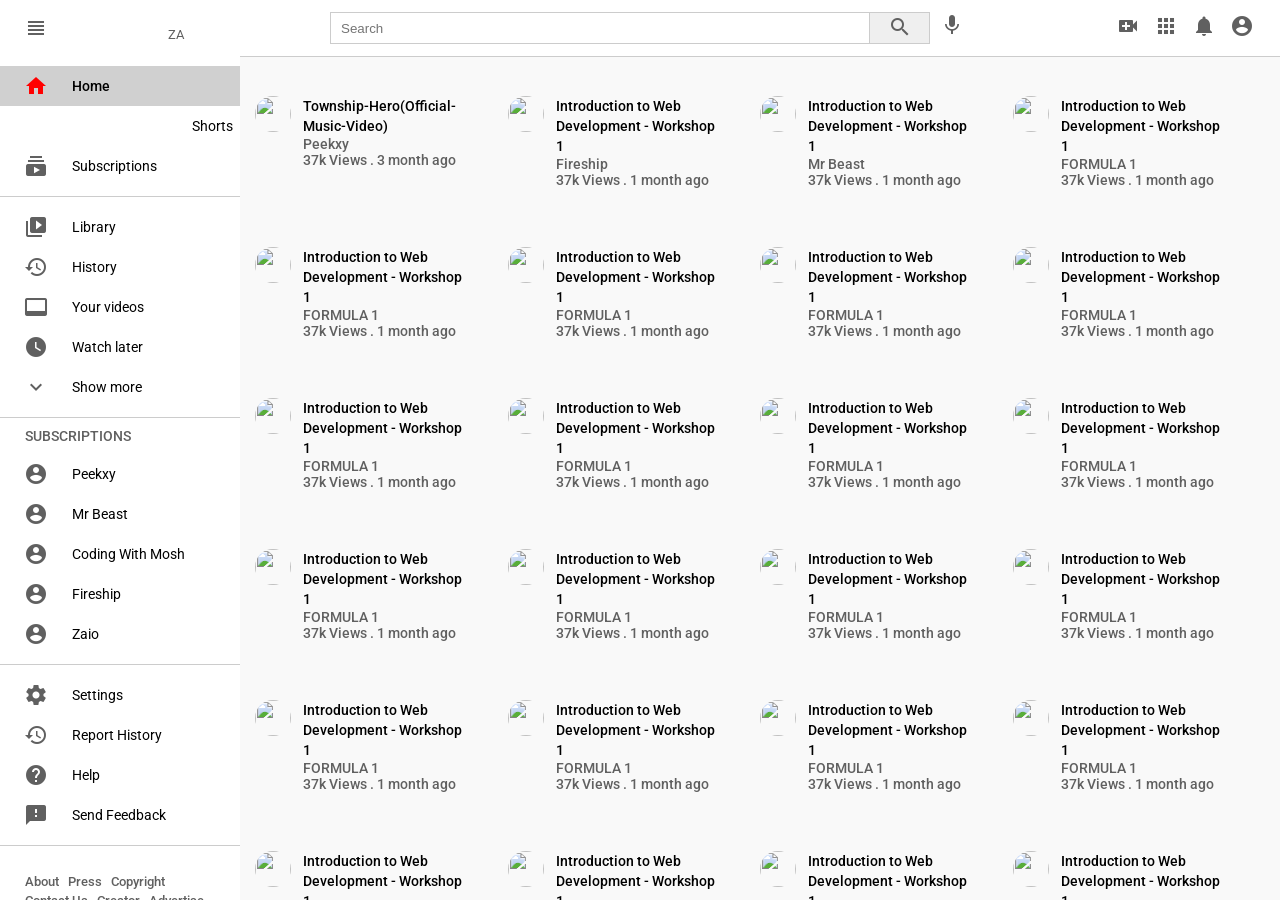
==== index.html @ 60fcd733 "done just  need to change thumbnails" ====
<!DOCTYPE html>
<html lang="en">
<head>
    <meta charset="UTF-8">
    <meta name="viewport" content="width=device-width, initial-scale=1.0">
    <link href="https://fonts.googleapis.com/icon?family=Material+Icons" rel="stylesheet">
    <link rel="icon" href="https://www.youtube.com/s/desktop/eb0437e6/img/logos/favicon_144x144.png" sizes="144x144">
 
<link rel="stylesheet" href="style.css">

    <title>Youtube</title>
</head>
<body>
    
    <div class="navbar">
        <div class="logo">
            <i class="material-icons">view_headline</i>
            <img src="https://www.vectorlogo.zone/logos/youtube/youtube-ar21.svg" alt="">
            <span id="country-code" class="country-code">
                ZA
              </span>
        </div>
        
         
        <div class="searchbar">
            <form class="search">
                <input type="text" placeholder="Search">
                <button><i class="material-icons">search</i></button>
            </form>
           <i class="material-icons">keyboard_voice</i>
        </div>
        <div class="navigation-icons">
            <i class="material-icons">video_call</i>
            <i class="material-icons">apps</i>
            <I class="material-icons">notifications</I>
            <i class="material-icons">account_circle</i>
        </div>
    </div>
   
    <div class="mainbody">
        <div class="categories">
            <div class="category-section">
                <span class="category active">
                    <i class="material-icons">home</i>
                    Home
                </span>
                <span class="category">
                    <i class="material-icons">shorts</i>
                    Shorts
                </span>
                <span class="category">
                    <i class="material-icons">subscriptions</i>
                    Subscriptions
                </span>
            </div>
            <div class="category-section">
                <span class="category">
                    <i class="material-icons">video_library</i>
                    Library
                </span>
                <span class="category">
                    <i class="material-icons">history</i>
                    History
                </span>
                <span class="category">
                    <i class="material-icons">video_label</i>
                    Your videos
                </span>
                <span class="category">
                    <i class="material-icons">watch_later</i>
                    Watch later
                </span>
                <span class="category">
                    <i class="material-icons">expand_more</i>
                    Show more
                </span>
            </div>
            <div class="category-section">
                <p class="category_heading">SUBSCRIPTIONS</p>
                <span class="category">
                    <i class="material-icons">account_circle</i>
                   Peekxy
                </span>
                <span class="category">
                    <i class="material-icons">account_circle</i>
                    Mr Beast
                </span>
                <span class="category">
                    <i class="material-icons">account_circle</i>
                    Coding With Mosh
                </span>
                <span class="category">
                    <i class="material-icons">account_circle</i>
                   Fireship
                </span>
                <span class="category">
                    <i class="material-icons">account_circle</i>
                    Zaio
                </span>
            </div>
            <div class="category-section">
                <span class="category">
                    <i class="material-icons">settings</i>
                    Settings
                </span>
                <span class="category">
                    <i class="material-icons">history</i>
                    Report History
                </span>
                <span class="category">
                    <i class="material-icons">help</i>
                    Help
                </span>
                <span class="category">
                    <i class="material-icons">feedback</i>
                    Send Feedback
                </span>
            </div>
            <div class="cagories-footer">
                <div class="footer-section">
                    <span>About</span>
                    <span>Press</span>
                    <span>Copyright</span>
                    <span>Contact Us</span>
                    <span>Creator</span>
                    <span>Advertise</span>
                    <span>Developers</span>
                </div>
                <div class="footer-section">
                    <span>Terms</span>
                    <span>Privacy</span>
                    <span>Policy & Safety</span>
                    <span>How YouTube works</span>
                    <span>Test new features</span>
                </div>
                <span class="copyright">&copy; 2021 Zaio YouTube Clone</span>
            </div>
        </div>
        <div class="videos">
            <div class="video-grid">
                <div class="video">
                    <div class="thumbnail">
                        <img src="https://encrypted-tbn0.gstatic.com/images?q=tbn:ANd9GcSt1IgIUzbvxkidENOl2DQWSuwx4o3snyBbKg&usqp=CAU" alt="">
                    </div>
                    <div class="details">
                        <div class="profile">
                            <img src="https://yt3.ggpht.com/ytc/AOPolaRvvUvn6t9MtTRGuFcz7Ba1f1T6BKYZ01egnEWJ=s68-c-k-c0x00ffffff-no-rj" alt="">
                        </div>
                        <div class="video-details">
                            <p>Township-Hero(Official-Music-Video)</p>
                            <div class="posted-by">
                            <span>Peekxy</span>
                          <div class="views-date">
                            <span>37k Views</span>
                            <span>.</span>
                            <span>3 month ago</span>
                          </div>
                        </div>
                      </div>  
                    </div>
                </div>
                <div class="video">
                    <div class="thumbnail">
                        <img src="https://i.ytimg.com/an_webp/lkIFF4maKMU/mqdefault_6s.webp?du=3000&sqp=CJfDs70G&rs=AOn4CLB2pS23ceGUFs8TYy0f2ZF-zofj2A" alt="">
                    </div>
                    <div class="details">
                        <div class="profile">
                            <img src="https://yt3.ggpht.com/tyLW5LsJGwr4ViM30OeYbuLcu_MXfpRzP8y-X9_aKfTNJeMFHmnNbPyxxhaFDA9NRgwEu9mT-g=s68-c-k-c0x00ffffff-no-rj" alt="">
                        </div>
                        <div class="video-details">
                            <p>Introduction to Web Development - Workshop 1</p>
                            <div class="posted-by">
                            <span>Fireship</span>
                          <div class="views-date">
                            <span>37k Views</span>
                            <span>.</span>
                            <span>1 month ago</span>
                          </div>
                        </div>
                      </div>  
                    </div>
                </div>
                <div class="video">
                    <div class="thumbnail">
                        <img src="https://encrypted-tbn0.gstatic.com/images?q=tbn:ANd9GcSt1IgIUzbvxkidENOl2DQWSuwx4o3snyBbKg&usqp=CAU" alt="">
                    </div>
                    <div class="details">
                        <div class="profile">
                            <img src="https://yt3.ggpht.com/5q85ZXh7uwNuW8GASY8-J3J8E4EJuRYyFvf3ju_meI0CXw4Q23hXShY80y-AaO5SJLqh3jT6Tw=s68-c-k-c0x00ffffff-no-rj" alt="">
                        </div>
                        <div class="video-details">
                            <p>Introduction to Web Development - Workshop 1</p>
                            <div class="posted-by">
                            <span>Mr Beast</span>
                          <div class="views-date">
                            <span>37k Views</span>
                            <span>.</span>
                            <span>1 month ago</span>
                          </div>
                        </div>
                      </div>           
                    </div>
                </div>
                <div class="video">
                    <div class="thumbnail">
                        <img src="https://encrypted-tbn0.gstatic.com/images?q=tbn:ANd9GcSt1IgIUzbvxkidENOl2DQWSuwx4o3snyBbKg&usqp=CAU" alt="">
                    </div>
                    <div class="details">
                        <div class="profile">
                            <img src="https://yt3.ggpht.com/X9eoDIB9cgb1s-kvATRs1lQDcU4Fjc15NDV9s9FF8ck7IsA8u7OdijaernoDV9LLdePgjlt_=s68-c-k-c0x00ffffff-no-rj" alt="">
                        </div>
                        <div class="video-details">
                            <p>Introduction to Web Development - Workshop 1</p>
                            <div class="posted-by">
                            <span>FORMULA 1</span>
                          <div class="views-date">
                            <span>37k Views</span>
                            <span>.</span>
                            <span>1 month ago</span>
                          </div>
                        </div>
                      </div>  
                    </div>
                </div>
                <div class="video">
                    <div class="thumbnail">
                        <img src="https://encrypted-tbn0.gstatic.com/images?q=tbn:ANd9GcSt1IgIUzbvxkidENOl2DQWSuwx4o3snyBbKg&usqp=CAU" alt="">
                    </div>
                    <div class="details">
                        <div class="profile">
                            <img src="https://yt3.ggpht.com/X9eoDIB9cgb1s-kvATRs1lQDcU4Fjc15NDV9s9FF8ck7IsA8u7OdijaernoDV9LLdePgjlt_=s68-c-k-c0x00ffffff-no-rj" alt="">
                        </div>
                        <div class="video-details">
                            <p>Introduction to Web Development - Workshop 1</p>
                            <div class="posted-by">
                            <span>FORMULA 1</span>
                          <div class="views-date">
                            <span>37k Views</span>
                            <span>.</span>
                            <span>1 month ago</span>
                          </div>
                        </div>
                      </div>  
                    </div>
                </div>
                <div class="video">
                    <div class="thumbnail">
                        <img src="https://encrypted-tbn0.gstatic.com/images?q=tbn:ANd9GcSt1IgIUzbvxkidENOl2DQWSuwx4o3snyBbKg&usqp=CAU" alt="">
                    </div>
                    <div class="details">
                        <div class="profile">
                            <img src="https://yt3.ggpht.com/X9eoDIB9cgb1s-kvATRs1lQDcU4Fjc15NDV9s9FF8ck7IsA8u7OdijaernoDV9LLdePgjlt_=s68-c-k-c0x00ffffff-no-rj" alt="">
                        </div>
                        <div class="video-details">
                            <p>Introduction to Web Development - Workshop 1</p>
                            <div class="posted-by">
                            <span>FORMULA 1</span>
                          <div class="views-date">
                            <span>37k Views</span>
                            <span>.</span>
                            <span>1 month ago</span>
                          </div>
                        </div>
                      </div>  
                    </div>
                </div>
                <div class="video">
                    <div class="thumbnail">
                        <img src="https://encrypted-tbn0.gstatic.com/images?q=tbn:ANd9GcSt1IgIUzbvxkidENOl2DQWSuwx4o3snyBbKg&usqp=CAU" alt="">
                    </div>
                    <div class="details">
                        <div class="profile">
                            <img src="https://yt3.ggpht.com/X9eoDIB9cgb1s-kvATRs1lQDcU4Fjc15NDV9s9FF8ck7IsA8u7OdijaernoDV9LLdePgjlt_=s68-c-k-c0x00ffffff-no-rj" alt="">
                        </div>
                        <div class="video-details">
                            <p>Introduction to Web Development - Workshop 1</p>
                            <div class="posted-by">
                            <span>FORMULA 1</span>
                          <div class="views-date">
                            <span>37k Views</span>
                            <span>.</span>
                            <span>1 month ago</span>
                          </div>
                        </div>
                      </div>  
                    </div>
                </div>
                <div class="video">
                    <div class="thumbnail">
                        <img src="https://encrypted-tbn0.gstatic.com/images?q=tbn:ANd9GcSt1IgIUzbvxkidENOl2DQWSuwx4o3snyBbKg&usqp=CAU" alt="">
                    </div>
                    <div class="details">
                        <div class="profile">
                            <img src="https://yt3.ggpht.com/X9eoDIB9cgb1s-kvATRs1lQDcU4Fjc15NDV9s9FF8ck7IsA8u7OdijaernoDV9LLdePgjlt_=s68-c-k-c0x00ffffff-no-rj" alt="">
                        </div>
                        <div class="video-details">
                            <p>Introduction to Web Development - Workshop 1</p>
                            <div class="posted-by">
                            <span>FORMULA 1</span>
                          <div class="views-date">
                            <span>37k Views</span>
                            <span>.</span>
                            <span>1 month ago</span>
                          </div>
                        </div>
                      </div>  
                    </div>
                </div>
                <div class="video">
                    <div class="thumbnail">
                        <img src="https://encrypted-tbn0.gstatic.com/images?q=tbn:ANd9GcSt1IgIUzbvxkidENOl2DQWSuwx4o3snyBbKg&usqp=CAU" alt="">
                    </div>
                    <div class="details">
                        <div class="profile">
                            <img src="https://yt3.ggpht.com/X9eoDIB9cgb1s-kvATRs1lQDcU4Fjc15NDV9s9FF8ck7IsA8u7OdijaernoDV9LLdePgjlt_=s68-c-k-c0x00ffffff-no-rj" alt="">
                        </div>
                        <div class="video-details">
                            <p>Introduction to Web Development - Workshop 1</p>
                            <div class="posted-by">
                            <span>FORMULA 1</span>
                          <div class="views-date">
                            <span>37k Views</span>
                            <span>.</span>
                            <span>1 month ago</span>
                          </div>
                        </div>
                      </div>  
                    </div>
                </div>
                <div class="video">
                    <div class="thumbnail">
                        <img src="https://encrypted-tbn0.gstatic.com/images?q=tbn:ANd9GcSt1IgIUzbvxkidENOl2DQWSuwx4o3snyBbKg&usqp=CAU" alt="">
                    </div>
                    <div class="details">
                        <div class="profile">
                            <img src="https://yt3.ggpht.com/X9eoDIB9cgb1s-kvATRs1lQDcU4Fjc15NDV9s9FF8ck7IsA8u7OdijaernoDV9LLdePgjlt_=s68-c-k-c0x00ffffff-no-rj" alt="">
                        </div>
                        <div class="video-details">
                            <p>Introduction to Web Development - Workshop 1</p>
                            <div class="posted-by">
                            <span>FORMULA 1</span>
                          <div class="views-date">
                            <span>37k Views</span>
                            <span>.</span>
                            <span>1 month ago</span>
                          </div>
                        </div>
                      </div>  
                    </div>
                </div>
                <div class="video">
                    <div class="thumbnail">
                        <img src="https://encrypted-tbn0.gstatic.com/images?q=tbn:ANd9GcSt1IgIUzbvxkidENOl2DQWSuwx4o3snyBbKg&usqp=CAU" alt="">
                    </div>
                    <div class="details">
                        <div class="profile">
                            <img src="https://yt3.ggpht.com/X9eoDIB9cgb1s-kvATRs1lQDcU4Fjc15NDV9s9FF8ck7IsA8u7OdijaernoDV9LLdePgjlt_=s68-c-k-c0x00ffffff-no-rj" alt="">
                        </div>
                        <div class="video-details">
                            <p>Introduction to Web Development - Workshop 1</p>
                            <div class="posted-by">
                            <span>FORMULA 1</span>
                          <div class="views-date">
                            <span>37k Views</span>
                            <span>.</span>
                            <span>1 month ago</span>
                          </div>
                        </div>
                      </div>  
                    </div>
                </div>
                <div class="video">
                    <div class="thumbnail">
                        <img src="https://encrypted-tbn0.gstatic.com/images?q=tbn:ANd9GcSt1IgIUzbvxkidENOl2DQWSuwx4o3snyBbKg&usqp=CAU" alt="">
                    </div>
                    <div class="details">
                        <div class="profile">
                            <img src="https://yt3.ggpht.com/X9eoDIB9cgb1s-kvATRs1lQDcU4Fjc15NDV9s9FF8ck7IsA8u7OdijaernoDV9LLdePgjlt_=s68-c-k-c0x00ffffff-no-rj" alt="">
                        </div>
                        <div class="video-details">
                            <p>Introduction to Web Development - Workshop 1</p>
                            <div class="posted-by">
                            <span>FORMULA 1</span>
                          <div class="views-date">
                            <span>37k Views</span>
                            <span>.</span>
                            <span>1 month ago</span>
                          </div>
                        </div>
                      </div>  
                    </div>
                </div>
                <div class="video">
                    <div class="thumbnail">
                        <img src="https://encrypted-tbn0.gstatic.com/images?q=tbn:ANd9GcSt1IgIUzbvxkidENOl2DQWSuwx4o3snyBbKg&usqp=CAU" alt="">
                    </div>
                    <div class="details">
                        <div class="profile">
                            <img src="https://yt3.ggpht.com/X9eoDIB9cgb1s-kvATRs1lQDcU4Fjc15NDV9s9FF8ck7IsA8u7OdijaernoDV9LLdePgjlt_=s68-c-k-c0x00ffffff-no-rj" alt="">
                        </div>
                        <div class="video-details">
                            <p>Introduction to Web Development - Workshop 1</p>
                            <div class="posted-by">
                            <span>FORMULA 1</span>
                          <div class="views-date">
                            <span>37k Views</span>
                            <span>.</span>
                            <span>1 month ago</span>
                          </div>
                        </div>
                      </div>  
                    </div>
                </div>
                <div class="video">
                    <div class="thumbnail">
                        <img src="https://encrypted-tbn0.gstatic.com/images?q=tbn:ANd9GcSt1IgIUzbvxkidENOl2DQWSuwx4o3snyBbKg&usqp=CAU" alt="">
                    </div>
                    <div class="details">
                        <div class="profile">
                            <img src="https://yt3.ggpht.com/X9eoDIB9cgb1s-kvATRs1lQDcU4Fjc15NDV9s9FF8ck7IsA8u7OdijaernoDV9LLdePgjlt_=s68-c-k-c0x00ffffff-no-rj" alt="">
                        </div>
                        <div class="video-details">
                            <p>Introduction to Web Development - Workshop 1</p>
                            <div class="posted-by">
                            <span>FORMULA 1</span>
                          <div class="views-date">
                            <span>37k Views</span>
                            <span>.</span>
                            <span>1 month ago</span>
                          </div>
                        </div>
                      </div>  
                    </div>
                </div>
                <div class="video">
                    <div class="thumbnail">
                        <img src="https://encrypted-tbn0.gstatic.com/images?q=tbn:ANd9GcSt1IgIUzbvxkidENOl2DQWSuwx4o3snyBbKg&usqp=CAU" alt="">
                    </div>
                    <div class="details">
                        <div class="profile">
                            <img src="https://yt3.ggpht.com/X9eoDIB9cgb1s-kvATRs1lQDcU4Fjc15NDV9s9FF8ck7IsA8u7OdijaernoDV9LLdePgjlt_=s68-c-k-c0x00ffffff-no-rj" alt="">
                        </div>
                        <div class="video-details">
                            <p>Introduction to Web Development - Workshop 1</p>
                            <div class="posted-by">
                            <span>FORMULA 1</span>
                          <div class="views-date">
                            <span>37k Views</span>
                            <span>.</span>
                            <span>1 month ago</span>
                          </div>
                        </div>
                      </div>  
                    </div>
                </div>
                <div class="video">
                    <div class="thumbnail">
                        <img src="https://encrypted-tbn0.gstatic.com/images?q=tbn:ANd9GcSt1IgIUzbvxkidENOl2DQWSuwx4o3snyBbKg&usqp=CAU" alt="">
                    </div>
                    <div class="details">
                        <div class="profile">
                            <img src="https://yt3.ggpht.com/X9eoDIB9cgb1s-kvATRs1lQDcU4Fjc15NDV9s9FF8ck7IsA8u7OdijaernoDV9LLdePgjlt_=s68-c-k-c0x00ffffff-no-rj" alt="">
                        </div>
                        <div class="video-details">
                            <p>Introduction to Web Development - Workshop 1</p>
                            <div class="posted-by">
                            <span>FORMULA 1</span>
                          <div class="views-date">
                            <span>37k Views</span>
                            <span>.</span>
                            <span>1 month ago</span>
                          </div>
                        </div>
                      </div>  
                    </div>
                </div>
                <div class="video">
                    <div class="thumbnail">
                        <img src="https://encrypted-tbn0.gstatic.com/images?q=tbn:ANd9GcSt1IgIUzbvxkidENOl2DQWSuwx4o3snyBbKg&usqp=CAU" alt="">
                    </div>
                    <div class="details">
                        <div class="profile">
                            <img src="https://yt3.ggpht.com/X9eoDIB9cgb1s-kvATRs1lQDcU4Fjc15NDV9s9FF8ck7IsA8u7OdijaernoDV9LLdePgjlt_=s68-c-k-c0x00ffffff-no-rj" alt="">
                        </div>
                        <div class="video-details">
                            <p>Introduction to Web Development - Workshop 1</p>
                            <div class="posted-by">
                            <span>FORMULA 1</span>
                          <div class="views-date">
                            <span>37k Views</span>
                            <span>.</span>
                            <span>1 month ago</span>
                          </div>
                        </div>
                      </div>  
                    </div>
                </div>
                <div class="video">
                    <div class="thumbnail">
                        <img src="https://encrypted-tbn0.gstatic.com/images?q=tbn:ANd9GcSt1IgIUzbvxkidENOl2DQWSuwx4o3snyBbKg&usqp=CAU" alt="">
                    </div>
                    <div class="details">
                        <div class="profile">
                            <img src="https://yt3.ggpht.com/X9eoDIB9cgb1s-kvATRs1lQDcU4Fjc15NDV9s9FF8ck7IsA8u7OdijaernoDV9LLdePgjlt_=s68-c-k-c0x00ffffff-no-rj" alt="">
                        </div>
                        <div class="video-details">
                            <p>Introduction to Web Development - Workshop 1</p>
                            <div class="posted-by">
                            <span>FORMULA 1</span>
                          <div class="views-date">
                            <span>37k Views</span>
                            <span>.</span>
                            <span>1 month ago</span>
                          </div>
                        </div>
                      </div>  
                    </div>
                </div>
                <div class="video">
                    <div class="thumbnail">
                        <img src="https://encrypted-tbn0.gstatic.com/images?q=tbn:ANd9GcSt1IgIUzbvxkidENOl2DQWSuwx4o3snyBbKg&usqp=CAU" alt="">
                    </div>
                    <div class="details">
                        <div class="profile">
                            <img src="https://yt3.ggpht.com/X9eoDIB9cgb1s-kvATRs1lQDcU4Fjc15NDV9s9FF8ck7IsA8u7OdijaernoDV9LLdePgjlt_=s68-c-k-c0x00ffffff-no-rj" alt="">
                        </div>
                        <div class="video-details">
                            <p>Introduction to Web Development - Workshop 1</p>
                            <div class="posted-by">
                            <span>FORMULA 1</span>
                          <div class="views-date">
                            <span>37k Views</span>
                            <span>.</span>
                            <span>1 month ago</span>
                          </div>
                        </div>
                      </div>  
                    </div>
                </div>
                <div class="video">
                    <div class="thumbnail">
                        <img src="https://encrypted-tbn0.gstatic.com/images?q=tbn:ANd9GcSt1IgIUzbvxkidENOl2DQWSuwx4o3snyBbKg&usqp=CAU" alt="">
                    </div>
                    <div class="details">
                        <div class="profile">
                            <img src="https://yt3.ggpht.com/X9eoDIB9cgb1s-kvATRs1lQDcU4Fjc15NDV9s9FF8ck7IsA8u7OdijaernoDV9LLdePgjlt_=s68-c-k-c0x00ffffff-no-rj" alt="">
                        </div>
                        <div class="video-details">
                            <p>Introduction to Web Development - Workshop 1</p>
                            <div class="posted-by">
                            <span>FORMULA 1</span>
                          <div class="views-date">
                            <span>37k Views</span>
                            <span>.</span>
                            <span>1 month ago</span>
                          </div>
                        </div>
                      </div>  
                    </div>
                </div>
                <div class="video">
                    <div class="thumbnail">
                        <img src="https://encrypted-tbn0.gstatic.com/images?q=tbn:ANd9GcSt1IgIUzbvxkidENOl2DQWSuwx4o3snyBbKg&usqp=CAU" alt="">
                    </div>
                    <div class="details">
                        <div class="profile">
                            <img src="https://yt3.ggpht.com/X9eoDIB9cgb1s-kvATRs1lQDcU4Fjc15NDV9s9FF8ck7IsA8u7OdijaernoDV9LLdePgjlt_=s68-c-k-c0x00ffffff-no-rj" alt="">
                        </div>
                        <div class="video-details">
                            <p>Introduction to Web Development - Workshop 1</p>
                            <div class="posted-by">
                            <span>FORMULA 1</span>
                          <div class="views-date">
                            <span>37k Views</span>
                            <span>.</span>
                            <span>1 month ago</span>
                          </div>
                        </div>
                      </div>  
                    </div>
                </div>
                <div class="video">
                    <div class="thumbnail">
                        <img src="https://encrypted-tbn0.gstatic.com/images?q=tbn:ANd9GcSt1IgIUzbvxkidENOl2DQWSuwx4o3snyBbKg&usqp=CAU" alt="">
                    </div>
                    <div class="details">
                        <div class="profile">
                            <img src="https://yt3.ggpht.com/X9eoDIB9cgb1s-kvATRs1lQDcU4Fjc15NDV9s9FF8ck7IsA8u7OdijaernoDV9LLdePgjlt_=s68-c-k-c0x00ffffff-no-rj" alt="">
                        </div>
                        <div class="video-details">
                            <p>Introduction to Web Development - Workshop 1</p>
                            <div class="posted-by">
                            <span>FORMULA 1</span>
                          <div class="views-date">
                            <span>37k Views</span>
                            <span>.</span>
                            <span>1 month ago</span>
                          </div>
                        </div>
                      </div>  
                    </div>
                </div>
                <div class="video">
                    <div class="thumbnail">
                        <img src="https://encrypted-tbn0.gstatic.com/images?q=tbn:ANd9GcSt1IgIUzbvxkidENOl2DQWSuwx4o3snyBbKg&usqp=CAU" alt="">
                    </div>
                    <div class="details">
                        <div class="profile">
                            <img src="https://yt3.ggpht.com/X9eoDIB9cgb1s-kvATRs1lQDcU4Fjc15NDV9s9FF8ck7IsA8u7OdijaernoDV9LLdePgjlt_=s68-c-k-c0x00ffffff-no-rj" alt="">
                        </div>
                        <div class="video-details">
                            <p>Introduction to Web Development - Workshop 1</p>
                            <div class="posted-by">
                            <span>FORMULA 1</span>
                          <div class="views-date">
                            <span>37k Views</span>
                            <span>.</span>
                            <span>1 month ago</span>
                          </div>
                        </div>
                      </div>  
                    </div>
                </div>
                <div class="video">
                    <div class="thumbnail">
                        <img src="https://encrypted-tbn0.gstatic.com/images?q=tbn:ANd9GcSt1IgIUzbvxkidENOl2DQWSuwx4o3snyBbKg&usqp=CAU" alt="">
                    </div>
                    <div class="details">
                        <div class="profile">
                            <img src="https://yt3.ggpht.com/ytc/AOPolaRvvUvn6t9MtTRGuFcz7Ba1f1T6BKYZ01egnEWJ=s68-c-k-c0x00ffffff-no-rj" alt="">
                        </div>
                        <div class="video-details">
                            <p>Introduction to Web Development - Workshop 1</p>
                            <div class="posted-by">
                            <span>Corridow </span>
                          <div class="views-date">
                            <span>37k Views</span>
                            <span>.</span>
                            <span>1 month ago</span>
                          </div>
---- style.css ----
@import url('https://fonts.googleapis.com/css2?family=Roboto:ital,wght@0,100;0,300;0,400;0,500;0,700;0,900;1,100;1,300;1,400;1,500;1,700;1,900&display=swap');

* {
    margin: 0;
    padding: 0;
    box-sizing: border-box;
}

body {
    font-family: 'Roboto', sans-serif;
}

.navbar {
    display: flex;
    justify-content: space-between;
    align-items: center;
    height: 56px;
    padding: 0 16px;
    position: static;
    top: 0;
    background: white;
}

.navbar .logo {
    display: flex;
    align-items: center;
    margin-left: 8px;
}

.logo img {
    width: 100px;
    margin-left: 10px;
}

.navbar .searchbar {
    display: flex;
}


#country-code {
    display: flex;
    align-self: start;
    font-size: 0.8rem;
    margin-top: 12px;
    color: #606060;
    cursor: pointer;
    margin-right: -20px;
    z-index: 99999;
    margin-right: 4px;
}

.search {
    display: flex;
    border: 1px solid #cccccc;
    width: 600px;
    margin-right: 10px;
    height: 32px;
}
.search input {
    border: none;
    width: 90%;
    padding-left: 10px;
}
.search button {
    border: none;
    border-left: 1px solid #cccccc;
    width: 10%;
}
.search button i {
    margin: 0;
}

.material-icons {
    color: #606060;
    margin-right: 10px;
}

.mainbody {
    height: calc(100vh - 56px);
    display: flex;
    overflow: hidden;
}

.categories {
    width: 240px;
    height: 100%;
    background: white;
    overflow-y: scroll;
}
.category-section {
    border-bottom: 1px solid #ccc;
    margin-top: 10px;
}
.category-section .category:last-child {
    margin-bottom: 10px;
}
.category_heading {
    margin: 10px 0px 10px 25px;
    color: #606060;
    font-size: 14px;
    font-weight: 500;
}
.category {
    width: 100%;
    display: flex;
    align-items: center;
    height: 40px;
    padding: 0 24px;
    font-size: 14px;
    font-weight: 400;
    cursor: pointer;
}
.category:hover {
    background: #f9f9f9;
}
.active {
    background: #d0d0d0;
    font-weight: 500;
}
.active:hover {
    background: #d0d0d0;
}
.active i {
    color: red;
}
.category i {
    margin-right: 24px;
}

.cagories-footer {
    padding: 25px;
}
.footer-section {
    margin-bottom: 12px;
}
.footer-section span {
    font-size: 13px;
    font-weight: 500;
    margin-right: 5px;
    color: #606060;
    cursor: pointer;
}
.copyright {
    color: #606060;
    font-size: 13px;
    font-weight: 400;
    margin-bottom: 20px;
}

.videos {
    width: calc(100vw - 240px);
    height: 100%;
    background: #f9f9f9;
    border-top: 1px solid #cccccc;
    overflow-y: scroll;
}
.video-grid {
    display: flex;
    padding: 15px;
    flex-wrap: wrap;
}
.video {
    width: calc(25% - 12px);
    margin-right: 12px;
    cursor: pointer;
    margin-bottom: 35px;
    cursor: pointer;
}
.video .thumbnail img {
    width: 100%;
}
.videos .details {
    display: flex;
    margin-top: 5px;
    width: 90%;
}
.video .profile {
    margin-right: 12px;
}
.video .profile img {
    border-radius: 50%;
    width: 36px;
    height: 36px;
}
.video .video-details p {
    font-size: 14px;
    font-weight: 500;
    line-height: 20px;
}
.video .posted-by {
    font-size: 14px;
    font-weight: 500;
    color: #606060;
}
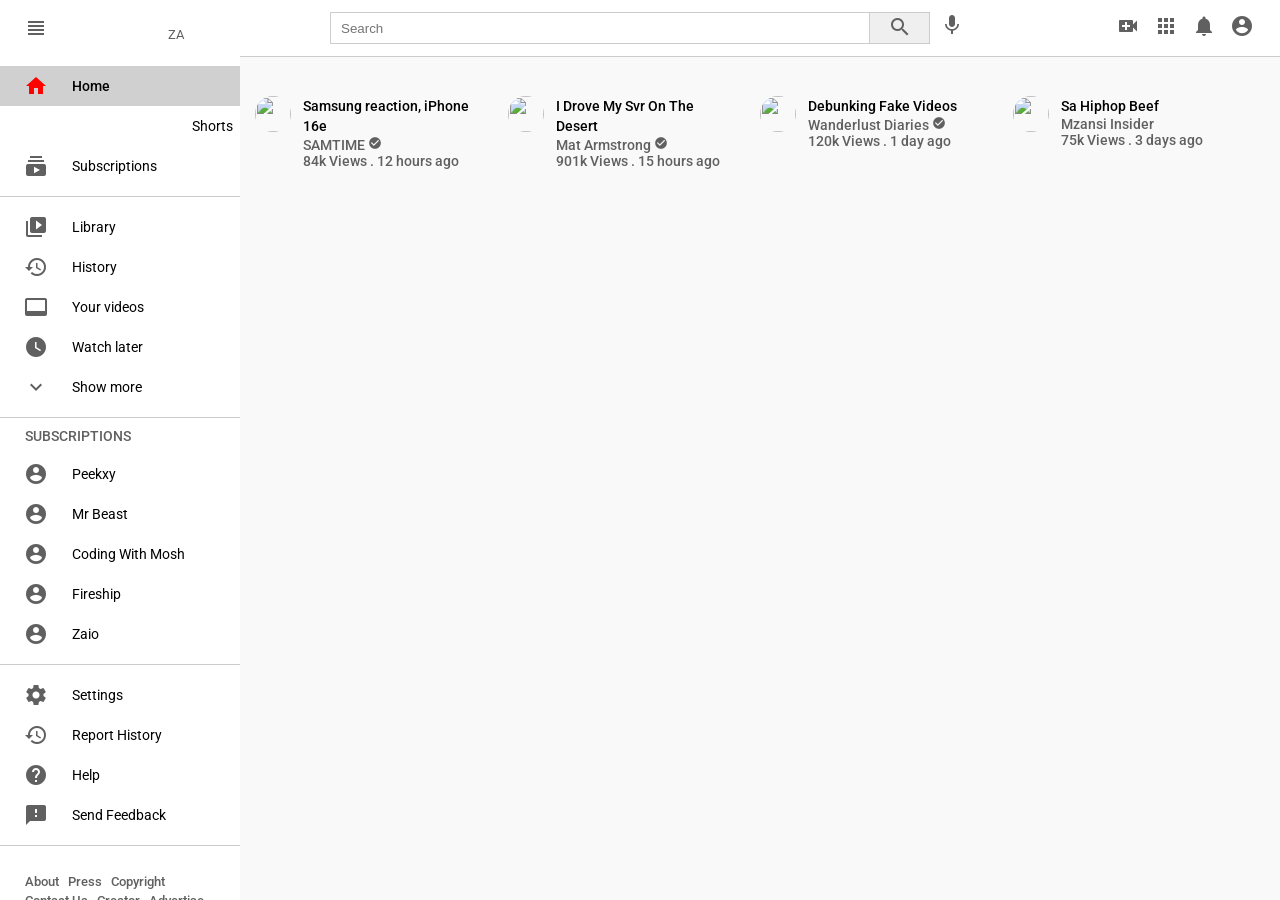
==== commit aaccd6ca: "new thumbnails and icon" ====
--- a/index.html
+++ b/index.html
@@ -137,505 +137,109 @@
             </div>
         </div>
         <div class="videos">
-            <div class="video-grid">
-                <div class="video">
-                    <div class="thumbnail">
-                        <img src="https://encrypted-tbn0.gstatic.com/images?q=tbn:ANd9GcSt1IgIUzbvxkidENOl2DQWSuwx4o3snyBbKg&usqp=CAU" alt="">
-                    </div>
-                    <div class="details">
-                        <div class="profile">
-                            <img src="https://yt3.ggpht.com/ytc/AOPolaRvvUvn6t9MtTRGuFcz7Ba1f1T6BKYZ01egnEWJ=s68-c-k-c0x00ffffff-no-rj" alt="">
-                        </div>
-                        <div class="video-details">
-                            <p>Township-Hero(Official-Music-Video)</p>
-                            <div class="posted-by">
-                            <span>Peekxy</span>
-                          <div class="views-date">
-                            <span>37k Views</span>
-                            <span>.</span>
-                            <span>3 month ago</span>
-                          </div>
-                        </div>
-                      </div>  
-                    </div>
-                </div>
-                <div class="video">
-                    <div class="thumbnail">
-                        <img src="https://i.ytimg.com/an_webp/lkIFF4maKMU/mqdefault_6s.webp?du=3000&sqp=CJfDs70G&rs=AOn4CLB2pS23ceGUFs8TYy0f2ZF-zofj2A" alt="">
-                    </div>
-                    <div class="details">
-                        <div class="profile">
-                            <img src="https://yt3.ggpht.com/tyLW5LsJGwr4ViM30OeYbuLcu_MXfpRzP8y-X9_aKfTNJeMFHmnNbPyxxhaFDA9NRgwEu9mT-g=s68-c-k-c0x00ffffff-no-rj" alt="">
-                        </div>
-                        <div class="video-details">
-                            <p>Introduction to Web Development - Workshop 1</p>
-                            <div class="posted-by">
-                            <span>Fireship</span>
-                          <div class="views-date">
-                            <span>37k Views</span>
-                            <span>.</span>
-                            <span>1 month ago</span>
-                          </div>
-                        </div>
-                      </div>  
-                    </div>
-                </div>
-                <div class="video">
-                    <div class="thumbnail">
-                        <img src="https://encrypted-tbn0.gstatic.com/images?q=tbn:ANd9GcSt1IgIUzbvxkidENOl2DQWSuwx4o3snyBbKg&usqp=CAU" alt="">
-                    </div>
-                    <div class="details">
-                        <div class="profile">
-                            <img src="https://yt3.ggpht.com/5q85ZXh7uwNuW8GASY8-J3J8E4EJuRYyFvf3ju_meI0CXw4Q23hXShY80y-AaO5SJLqh3jT6Tw=s68-c-k-c0x00ffffff-no-rj" alt="">
-                        </div>
-                        <div class="video-details">
-                            <p>Introduction to Web Development - Workshop 1</p>
-                            <div class="posted-by">
-                            <span>Mr Beast</span>
-                          <div class="views-date">
-                            <span>37k Views</span>
-                            <span>.</span>
-                            <span>1 month ago</span>
-                          </div>
-                        </div>
-                      </div>           
-                    </div>
-                </div>
-                <div class="video">
-                    <div class="thumbnail">
-                        <img src="https://encrypted-tbn0.gstatic.com/images?q=tbn:ANd9GcSt1IgIUzbvxkidENOl2DQWSuwx4o3snyBbKg&usqp=CAU" alt="">
-                    </div>
-                    <div class="details">
-                        <div class="profile">
-                            <img src="https://yt3.ggpht.com/X9eoDIB9cgb1s-kvATRs1lQDcU4Fjc15NDV9s9FF8ck7IsA8u7OdijaernoDV9LLdePgjlt_=s68-c-k-c0x00ffffff-no-rj" alt="">
-                        </div>
-                        <div class="video-details">
-                            <p>Introduction to Web Development - Workshop 1</p>
-                            <div class="posted-by">
-                            <span>FORMULA 1</span>
-                          <div class="views-date">
-                            <span>37k Views</span>
-                            <span>.</span>
-                            <span>1 month ago</span>
-                          </div>
-                        </div>
-                      </div>  
-                    </div>
-                </div>
-                <div class="video">
-                    <div class="thumbnail">
-                        <img src="https://encrypted-tbn0.gstatic.com/images?q=tbn:ANd9GcSt1IgIUzbvxkidENOl2DQWSuwx4o3snyBbKg&usqp=CAU" alt="">
-                    </div>
-                    <div class="details">
-                        <div class="profile">
-                            <img src="https://yt3.ggpht.com/X9eoDIB9cgb1s-kvATRs1lQDcU4Fjc15NDV9s9FF8ck7IsA8u7OdijaernoDV9LLdePgjlt_=s68-c-k-c0x00ffffff-no-rj" alt="">
-                        </div>
-                        <div class="video-details">
-                            <p>Introduction to Web Development - Workshop 1</p>
-                            <div class="posted-by">
-                            <span>FORMULA 1</span>
-                          <div class="views-date">
-                            <span>37k Views</span>
-                            <span>.</span>
-                            <span>1 month ago</span>
-                          </div>
-                        </div>
-                      </div>  
-                    </div>
-                </div>
-                <div class="video">
-                    <div class="thumbnail">
-                        <img src="https://encrypted-tbn0.gstatic.com/images?q=tbn:ANd9GcSt1IgIUzbvxkidENOl2DQWSuwx4o3snyBbKg&usqp=CAU" alt="">
-                    </div>
-                    <div class="details">
-                        <div class="profile">
-                            <img src="https://yt3.ggpht.com/X9eoDIB9cgb1s-kvATRs1lQDcU4Fjc15NDV9s9FF8ck7IsA8u7OdijaernoDV9LLdePgjlt_=s68-c-k-c0x00ffffff-no-rj" alt="">
-                        </div>
-                        <div class="video-details">
-                            <p>Introduction to Web Development - Workshop 1</p>
-                            <div class="posted-by">
-                            <span>FORMULA 1</span>
-                          <div class="views-date">
-                            <span>37k Views</span>
-                            <span>.</span>
-                            <span>1 month ago</span>
-                          </div>
-                        </div>
-                      </div>  
-                    </div>
-                </div>
-                <div class="video">
-                    <div class="thumbnail">
-                        <img src="https://encrypted-tbn0.gstatic.com/images?q=tbn:ANd9GcSt1IgIUzbvxkidENOl2DQWSuwx4o3snyBbKg&usqp=CAU" alt="">
-                    </div>
-                    <div class="details">
-                        <div class="profile">
-                            <img src="https://yt3.ggpht.com/X9eoDIB9cgb1s-kvATRs1lQDcU4Fjc15NDV9s9FF8ck7IsA8u7OdijaernoDV9LLdePgjlt_=s68-c-k-c0x00ffffff-no-rj" alt="">
-                        </div>
-                        <div class="video-details">
-                            <p>Introduction to Web Development - Workshop 1</p>
-                            <div class="posted-by">
-                            <span>FORMULA 1</span>
-                          <div class="views-date">
-                            <span>37k Views</span>
-                            <span>.</span>
-                            <span>1 month ago</span>
-                          </div>
-                        </div>
-                      </div>  
-                    </div>
-                </div>
-                <div class="video">
-                    <div class="thumbnail">
-                        <img src="https://encrypted-tbn0.gstatic.com/images?q=tbn:ANd9GcSt1IgIUzbvxkidENOl2DQWSuwx4o3snyBbKg&usqp=CAU" alt="">
-                    </div>
-                    <div class="details">
-                        <div class="profile">
-                            <img src="https://yt3.ggpht.com/X9eoDIB9cgb1s-kvATRs1lQDcU4Fjc15NDV9s9FF8ck7IsA8u7OdijaernoDV9LLdePgjlt_=s68-c-k-c0x00ffffff-no-rj" alt="">
-                        </div>
-                        <div class="video-details">
-                            <p>Introduction to Web Development - Workshop 1</p>
-                            <div class="posted-by">
-                            <span>FORMULA 1</span>
-                          <div class="views-date">
-                            <span>37k Views</span>
-                            <span>.</span>
-                            <span>1 month ago</span>
-                          </div>
-                        </div>
-                      </div>  
-                    </div>
-                </div>
-                <div class="video">
-                    <div class="thumbnail">
-                        <img src="https://encrypted-tbn0.gstatic.com/images?q=tbn:ANd9GcSt1IgIUzbvxkidENOl2DQWSuwx4o3snyBbKg&usqp=CAU" alt="">
-                    </div>
-                    <div class="details">
-                        <div class="profile">
-                            <img src="https://yt3.ggpht.com/X9eoDIB9cgb1s-kvATRs1lQDcU4Fjc15NDV9s9FF8ck7IsA8u7OdijaernoDV9LLdePgjlt_=s68-c-k-c0x00ffffff-no-rj" alt="">
-                        </div>
-                        <div class="video-details">
-                            <p>Introduction to Web Development - Workshop 1</p>
-                            <div class="posted-by">
-                            <span>FORMULA 1</span>
-                          <div class="views-date">
-                            <span>37k Views</span>
-                            <span>.</span>
-                            <span>1 month ago</span>
-                          </div>
-                        </div>
-                      </div>  
-                    </div>
-                </div>
-                <div class="video">
-                    <div class="thumbnail">
-                        <img src="https://encrypted-tbn0.gstatic.com/images?q=tbn:ANd9GcSt1IgIUzbvxkidENOl2DQWSuwx4o3snyBbKg&usqp=CAU" alt="">
-                    </div>
-                    <div class="details">
-                        <div class="profile">
-                            <img src="https://yt3.ggpht.com/X9eoDIB9cgb1s-kvATRs1lQDcU4Fjc15NDV9s9FF8ck7IsA8u7OdijaernoDV9LLdePgjlt_=s68-c-k-c0x00ffffff-no-rj" alt="">
-                        </div>
-                        <div class="video-details">
-                            <p>Introduction to Web Development - Workshop 1</p>
-                            <div class="posted-by">
-                            <span>FORMULA 1</span>
-                          <div class="views-date">
-                            <span>37k Views</span>
-                            <span>.</span>
-                            <span>1 month ago</span>
-                          </div>
-                        </div>
-                      </div>  
-                    </div>
-                </div>
-                <div class="video">
-                    <div class="thumbnail">
-                        <img src="https://encrypted-tbn0.gstatic.com/images?q=tbn:ANd9GcSt1IgIUzbvxkidENOl2DQWSuwx4o3snyBbKg&usqp=CAU" alt="">
-                    </div>
-                    <div class="details">
-                        <div class="profile">
-                            <img src="https://yt3.ggpht.com/X9eoDIB9cgb1s-kvATRs1lQDcU4Fjc15NDV9s9FF8ck7IsA8u7OdijaernoDV9LLdePgjlt_=s68-c-k-c0x00ffffff-no-rj" alt="">
-                        </div>
-                        <div class="video-details">
-                            <p>Introduction to Web Development - Workshop 1</p>
-                            <div class="posted-by">
-                            <span>FORMULA 1</span>
-                          <div class="views-date">
-                            <span>37k Views</span>
-                            <span>.</span>
-                            <span>1 month ago</span>
-                          </div>
-                        </div>
-                      </div>  
-                    </div>
-                </div>
-                <div class="video">
-                    <div class="thumbnail">
-                        <img src="https://encrypted-tbn0.gstatic.com/images?q=tbn:ANd9GcSt1IgIUzbvxkidENOl2DQWSuwx4o3snyBbKg&usqp=CAU" alt="">
-                    </div>
-                    <div class="details">
-                        <div class="profile">
-                            <img src="https://yt3.ggpht.com/X9eoDIB9cgb1s-kvATRs1lQDcU4Fjc15NDV9s9FF8ck7IsA8u7OdijaernoDV9LLdePgjlt_=s68-c-k-c0x00ffffff-no-rj" alt="">
-                        </div>
-                        <div class="video-details">
-                            <p>Introduction to Web Development - Workshop 1</p>
-                            <div class="posted-by">
-                            <span>FORMULA 1</span>
-                          <div class="views-date">
-                            <span>37k Views</span>
-                            <span>.</span>
-                            <span>1 month ago</span>
-                          </div>
-                        </div>
-                      </div>  
-                    </div>
-                </div>
-                <div class="video">
-                    <div class="thumbnail">
-                        <img src="https://encrypted-tbn0.gstatic.com/images?q=tbn:ANd9GcSt1IgIUzbvxkidENOl2DQWSuwx4o3snyBbKg&usqp=CAU" alt="">
-                    </div>
-                    <div class="details">
-                        <div class="profile">
-                            <img src="https://yt3.ggpht.com/X9eoDIB9cgb1s-kvATRs1lQDcU4Fjc15NDV9s9FF8ck7IsA8u7OdijaernoDV9LLdePgjlt_=s68-c-k-c0x00ffffff-no-rj" alt="">
-                        </div>
-                        <div class="video-details">
-                            <p>Introduction to Web Development - Workshop 1</p>
-                            <div class="posted-by">
-                            <span>FORMULA 1</span>
-                          <div class="views-date">
-                            <span>37k Views</span>
-                            <span>.</span>
-                            <span>1 month ago</span>
-                          </div>
-                        </div>
-                      </div>  
-                    </div>
-                </div>
-                <div class="video">
-                    <div class="thumbnail">
-                        <img src="https://encrypted-tbn0.gstatic.com/images?q=tbn:ANd9GcSt1IgIUzbvxkidENOl2DQWSuwx4o3snyBbKg&usqp=CAU" alt="">
-                    </div>
-                    <div class="details">
-                        <div class="profile">
-                            <img src="https://yt3.ggpht.com/X9eoDIB9cgb1s-kvATRs1lQDcU4Fjc15NDV9s9FF8ck7IsA8u7OdijaernoDV9LLdePgjlt_=s68-c-k-c0x00ffffff-no-rj" alt="">
-                        </div>
-                        <div class="video-details">
-                            <p>Introduction to Web Development - Workshop 1</p>
-                            <div class="posted-by">
-                            <span>FORMULA 1</span>
-                          <div class="views-date">
-                            <span>37k Views</span>
-                            <span>.</span>
-                            <span>1 month ago</span>
-                          </div>
-                        </div>
-                      </div>  
-                    </div>
-                </div>
-                <div class="video">
-                    <div class="thumbnail">
-                        <img src="https://encrypted-tbn0.gstatic.com/images?q=tbn:ANd9GcSt1IgIUzbvxkidENOl2DQWSuwx4o3snyBbKg&usqp=CAU" alt="">
-                    </div>
-                    <div class="details">
-                        <div class="profile">
-                            <img src="https://yt3.ggpht.com/X9eoDIB9cgb1s-kvATRs1lQDcU4Fjc15NDV9s9FF8ck7IsA8u7OdijaernoDV9LLdePgjlt_=s68-c-k-c0x00ffffff-no-rj" alt="">
-                        </div>
-                        <div class="video-details">
-                            <p>Introduction to Web Development - Workshop 1</p>
-                            <div class="posted-by">
-                            <span>FORMULA 1</span>
-                          <div class="views-date">
-                            <span>37k Views</span>
-                            <span>.</span>
-                            <span>1 month ago</span>
-                          </div>
-                        </div>
-                      </div>  
-                    </div>
-                </div>
-                <div class="video">
-                    <div class="thumbnail">
-                        <img src="https://encrypted-tbn0.gstatic.com/images?q=tbn:ANd9GcSt1IgIUzbvxkidENOl2DQWSuwx4o3snyBbKg&usqp=CAU" alt="">
-                    </div>
-                    <div class="details">
-                        <div class="profile">
-                            <img src="https://yt3.ggpht.com/X9eoDIB9cgb1s-kvATRs1lQDcU4Fjc15NDV9s9FF8ck7IsA8u7OdijaernoDV9LLdePgjlt_=s68-c-k-c0x00ffffff-no-rj" alt="">
-                        </div>
-                        <div class="video-details">
-                            <p>Introduction to Web Development - Workshop 1</p>
-                            <div class="posted-by">
-                            <span>FORMULA 1</span>
-                          <div class="views-date">
-                            <span>37k Views</span>
-                            <span>.</span>
-                            <span>1 month ago</span>
-                          </div>
-                        </div>
-                      </div>  
-                    </div>
-                </div>
-                <div class="video">
-                    <div class="thumbnail">
-                        <img src="https://encrypted-tbn0.gstatic.com/images?q=tbn:ANd9GcSt1IgIUzbvxkidENOl2DQWSuwx4o3snyBbKg&usqp=CAU" alt="">
-                    </div>
-                    <div class="details">
-                        <div class="profile">
-                            <img src="https://yt3.ggpht.com/X9eoDIB9cgb1s-kvATRs1lQDcU4Fjc15NDV9s9FF8ck7IsA8u7OdijaernoDV9LLdePgjlt_=s68-c-k-c0x00ffffff-no-rj" alt="">
-                        </div>
-                        <div class="video-details">
-                            <p>Introduction to Web Development - Workshop 1</p>
-                            <div class="posted-by">
-                            <span>FORMULA 1</span>
-                          <div class="views-date">
-                            <span>37k Views</span>
-                            <span>.</span>
-                            <span>1 month ago</span>
-                          </div>
-                        </div>
-                      </div>  
-                    </div>
-                </div>
-                <div class="video">
-                    <div class="thumbnail">
-                        <img src="https://encrypted-tbn0.gstatic.com/images?q=tbn:ANd9GcSt1IgIUzbvxkidENOl2DQWSuwx4o3snyBbKg&usqp=CAU" alt="">
-                    </div>
-                    <div class="details">
-                        <div class="profile">
-                            <img src="https://yt3.ggpht.com/X9eoDIB9cgb1s-kvATRs1lQDcU4Fjc15NDV9s9FF8ck7IsA8u7OdijaernoDV9LLdePgjlt_=s68-c-k-c0x00ffffff-no-rj" alt="">
-                        </div>
-                        <div class="video-details">
-                            <p>Introduction to Web Development - Workshop 1</p>
-                            <div class="posted-by">
-                            <span>FORMULA 1</span>
-                          <div class="views-date">
-                            <span>37k Views</span>
-                            <span>.</span>
-                            <span>1 month ago</span>
-                          </div>
-                        </div>
-                      </div>  
-                    </div>
-                </div>
-                <div class="video">
-                    <div class="thumbnail">
-                        <img src="https://encrypted-tbn0.gstatic.com/images?q=tbn:ANd9GcSt1IgIUzbvxkidENOl2DQWSuwx4o3snyBbKg&usqp=CAU" alt="">
-                    </div>
-                    <div class="details">
-                        <div class="profile">
-                            <img src="https://yt3.ggpht.com/X9eoDIB9cgb1s-kvATRs1lQDcU4Fjc15NDV9s9FF8ck7IsA8u7OdijaernoDV9LLdePgjlt_=s68-c-k-c0x00ffffff-no-rj" alt="">
-                        </div>
-                        <div class="video-details">
-                            <p>Introduction to Web Development - Workshop 1</p>
-                            <div class="posted-by">
-                            <span>FORMULA 1</span>
-                          <div class="views-date">
-                            <span>37k Views</span>
-                            <span>.</span>
-                            <span>1 month ago</span>
-                          </div>
-                        </div>
-                      </div>  
-                    </div>
-                </div>
-                <div class="video">
-                    <div class="thumbnail">
-                        <img src="https://encrypted-tbn0.gstatic.com/images?q=tbn:ANd9GcSt1IgIUzbvxkidENOl2DQWSuwx4o3snyBbKg&usqp=CAU" alt="">
-                    </div>
-                    <div class="details">
-                        <div class="profile">
-                            <img src="https://yt3.ggpht.com/X9eoDIB9cgb1s-kvATRs1lQDcU4Fjc15NDV9s9FF8ck7IsA8u7OdijaernoDV9LLdePgjlt_=s68-c-k-c0x00ffffff-no-rj" alt="">
-                        </div>
-                        <div class="video-details">
-                            <p>Introduction to Web Development - Workshop 1</p>
-                            <div class="posted-by">
-                            <span>FORMULA 1</span>
-                          <div class="views-date">
-                            <span>37k Views</span>
-                            <span>.</span>
-                            <span>1 month ago</span>
-                          </div>
-                        </div>
-                      </div>  
-                    </div>
-                </div>
-                <div class="video">
-                    <div class="thumbnail">
-                        <img src="https://encrypted-tbn0.gstatic.com/images?q=tbn:ANd9GcSt1IgIUzbvxkidENOl2DQWSuwx4o3snyBbKg&usqp=CAU" alt="">
-                    </div>
-                    <div class="details">
-                        <div class="profile">
-                            <img src="https://yt3.ggpht.com/X9eoDIB9cgb1s-kvATRs1lQDcU4Fjc15NDV9s9FF8ck7IsA8u7OdijaernoDV9LLdePgjlt_=s68-c-k-c0x00ffffff-no-rj" alt="">
-                        </div>
-                        <div class="video-details">
-                            <p>Introduction to Web Development - Workshop 1</p>
-                            <div class="posted-by">
-                            <span>FORMULA 1</span>
-                          <div class="views-date">
-                            <span>37k Views</span>
-                            <span>.</span>
-                            <span>1 month ago</span>
-                          </div>
-                        </div>
-                      </div>  
-                    </div>
-                </div>
-                <div class="video">
-                    <div class="thumbnail">
-                        <img src="https://encrypted-tbn0.gstatic.com/images?q=tbn:ANd9GcSt1IgIUzbvxkidENOl2DQWSuwx4o3snyBbKg&usqp=CAU" alt="">
-                    </div>
-                    <div class="details">
-                        <div class="profile">
-                            <img src="https://yt3.ggpht.com/X9eoDIB9cgb1s-kvATRs1lQDcU4Fjc15NDV9s9FF8ck7IsA8u7OdijaernoDV9LLdePgjlt_=s68-c-k-c0x00ffffff-no-rj" alt="">
-                        </div>
-                        <div class="video-details">
-                            <p>Introduction to Web Development - Workshop 1</p>
-                            <div class="posted-by">
-                            <span>FORMULA 1</span>
-                          <div class="views-date">
-                            <span>37k Views</span>
-                            <span>.</span>
-                            <span>1 month ago</span>
-                          </div>
-                        </div>
-                      </div>  
-                    </div>
-                </div>
-                <div class="video">
-                    <div class="thumbnail">
-                        <img src="https://encrypted-tbn0.gstatic.com/images?q=tbn:ANd9GcSt1IgIUzbvxkidENOl2DQWSuwx4o3snyBbKg&usqp=CAU" alt="">
-                    </div>
-                    <div class="details">
-                        <div class="profile">
-                            <img src="https://yt3.ggpht.com/X9eoDIB9cgb1s-kvATRs1lQDcU4Fjc15NDV9s9FF8ck7IsA8u7OdijaernoDV9LLdePgjlt_=s68-c-k-c0x00ffffff-no-rj" alt="">
-                        </div>
-                        <div class="video-details">
-                            <p>Introduction to Web Development - Workshop 1</p>
-                            <div class="posted-by">
-                            <span>FORMULA 1</span>
-                          <div class="views-date">
-                            <span>37k Views</span>
-                            <span>.</span>
-                            <span>1 month ago</span>
-                          </div>
-                        </div>
-                      </div>  
-                    </div>
-                </div>
-                <div class="video">
-                    <div class="thumbnail">
-                        <img src="https://encrypted-tbn0.gstatic.com/images?q=tbn:ANd9GcSt1IgIUzbvxkidENOl2DQWSuwx4o3snyBbKg&usqp=CAU" alt="">
-                    </div>
-                    <div class="details">
-                        <div class="profile">
-                            <img src="https://yt3.ggpht.com/ytc/AOPolaRvvUvn6t9MtTRGuFcz7Ba1f1T6BKYZ01egnEWJ=s68-c-k-c0x00ffffff-no-rj" alt="">
-                        </div>
-                        <div class="video-details">
-                            <p>Introduction to Web Development - Workshop 1</p>
-                            <div class="posted-by">
-                            <span>Corridow </span>
-                          <div class="views-date">
-                            <span>37k Views</span>
-                            <span>.</span>
-                            <span>1 month ago</span>
-                          </div>
-                          +          <div class="video-grid">
+              <div class="video">
+                  <div class="thumbnail">
+                      <img src="/Assets/Thumbnails/15.jpeg" alt="">
+                  </div>
+                  <div class="details">
+                      <div class="profile">
+                          <img src="./Assets/Thumbnails/13.jpeg" alt="">
+                      </div>
+                      <div class="video-details">
+                          <p>Samsung reaction, iPhone 16e</p>
+                          <div class="posted-by">
+                              <span>SAMTIME <i class="material-icons">check_circle</i></span>
+                              <div class="views-date">
+                                  <span>84k Views</span>
+                                  <span>.</span>
+                                  <span>12 hours ago</span>
+                              </div>
+                          </div>
+                      </div>
+                  </div>
+              </div>
+              <!-- Additional videos -->
+              <div class="video">
+                  <div class="thumbnail">
+                      <img src="/Assets/Thumbnails/39.jpeg" alt="">
+                  </div>
+                  <div class="details">
+                      <div class="profile">
+                          <img src="./Assets/Thumbnails/40.jpeg" alt="">
+                      </div>
+                      <div class="video-details">
+                          <p>I Drove My Svr On The Desert</p>
+                          <div class="posted-by">
+                              <span>Mat Armstrong <i class="material-icons">check_circle</i></span>
+                              <div class="views-date">
+                                  <span>901k Views</span>
+                                  <span>.</span>
+                                  <span>15 hours ago</span>
+                              </div>
+                          </div>
+                      </div>
+                  </div>
+              </div>
+              <!-- Repeat similar blocks for the remaining videos -->
+              <div class="video">
+                  <div class="thumbnail">
+                      <img src="/Assets/Thumbnails/21.jpeg" alt="">
+                  </div>
+                  <div class="details">
+                      <div class="profile">
+                          <img src="./Assets/Thumbnails/22.jpeg" alt="">
+                      </div>
+                      <div class="video-details">
+                          <p>Debunking Fake Videos</p>
+                          <div class="posted-by">
+                              <span>Wanderlust Diaries <i class="material-icons">check_circle</i></span>
+                              <div class="views-date">
+                                  <span>120k Views</span>
+                                  <span>.</span>
+                                  <span>1 day ago</span>
+                              </div>
+                          </div>
+                      </div>
+                  </div>
+              </div>
+              <!-- Continue with the rest of the videos -->
+
+              <!-- Video 4 -->
+              <div class="video">
+                  <div class="thumbnail">
+                      <img src="/Assets/Thumbnails/19.jpeg" alt="">
+                  </div>
+                  <div class="details">
+                      <div class="profile">
+                          <img src="./Assets/Thumbnails/20.jpeg" alt="">
+                      </div>
+                      <div class="video-details">
+                          <p>Sa Hiphop Beef</p>
+                          <div class="posted-by">
+                              <span>Mzansi Insider</span>
+                              <div class="views-date">
+                                  <span>75k Views</span>
+                                  <span>.</span>
+                                  <span>3 days ago</span>
+                              </div>
+                          </div>
+                      </div>
+                  </div>
+              </div>
+              <!-- Video 5 -->
+             
+
+
+
+
+
+
+
+
+
+
+              <!-- Continue the list for remaining videos as needed -->
+          </div>
+      </div>
+      
--- a/style.css
+++ b/style.css
@@ -168,6 +168,7 @@
 }
 .video .thumbnail img {
     width: 100%;
+
 }
 .videos .details {
     display: flex;
@@ -181,6 +182,7 @@
     border-radius: 50%;
     width: 36px;
     height: 36px;
+   object-fit: cover;
 }
 .video .video-details p {
     font-size: 14px;
@@ -192,3 +194,7 @@
     font-weight: 500;
     color: #606060;
 }
+.video .posted-by i{
+    font-size: 14px;
+  
+}
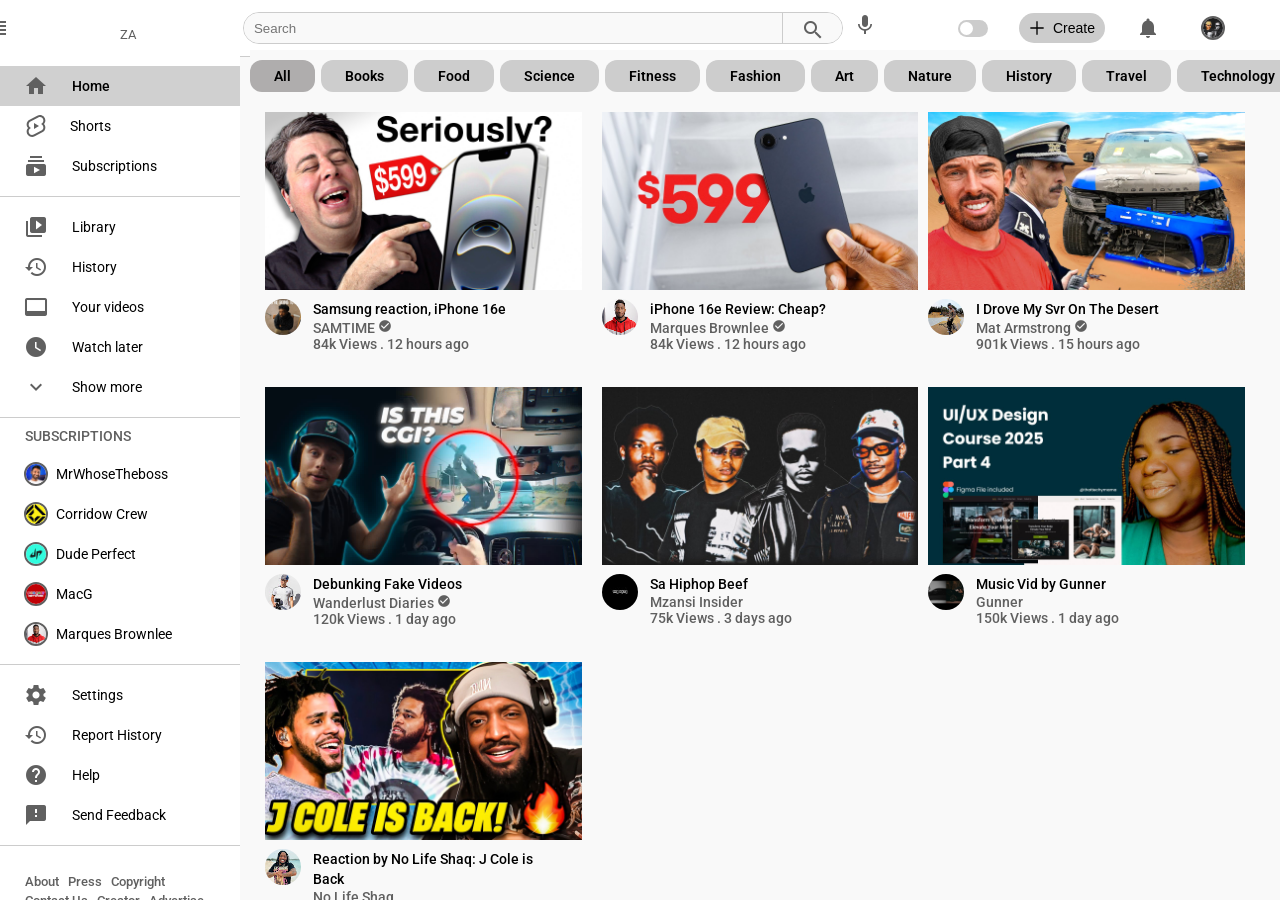
==== commit 791b5f35: "added skeleton feature" ====
--- a/index.html
+++ b/index.html
@@ -5,38 +5,54 @@
     <meta name="viewport" content="width=device-width, initial-scale=1.0">
     <link href="https://fonts.googleapis.com/icon?family=Material+Icons" rel="stylesheet">
     <link rel="icon" href="https://www.youtube.com/s/desktop/eb0437e6/img/logos/favicon_144x144.png" sizes="144x144">
- 
-<link rel="stylesheet" href="style.css">
-
+    <link rel="stylesheet" href="style.css">
     <title>Youtube</title>
 </head>
 <body>
-    
+
+
+
+
+
+
+
+
+
     <div class="navbar">
         <div class="logo">
-            <i class="material-icons">view_headline</i>
+            <i id ="top" class="material-icons">view_headline</i>
             <img src="https://www.vectorlogo.zone/logos/youtube/youtube-ar21.svg" alt="">
-            <span id="country-code" class="country-code">
-                ZA
-              </span>
+            <span id="country-code" class="country-code">ZA</span>
+          
         </div>
-        
-         
         <div class="searchbar">
             <form class="search">
                 <input type="text" placeholder="Search">
                 <button><i class="material-icons">search</i></button>
             </form>
-           <i class="material-icons">keyboard_voice</i>
+            <i class="material-icons">keyboard_voice</i>
         </div>
-        <div class="navigation-icons">
-            <i class="material-icons">video_call</i>
-            <i class="material-icons">apps</i>
-            <I class="material-icons">notifications</I>
-            <i class="material-icons">account_circle</i>
+
+
+        <div class="toggle-switch">
+          <input type="checkbox" id="dark-mode-switch" onchange="toggleDarkMode()">
+          <label for="dark-mode-switch" class="switch-label">
+              <span class="switch-button"></span>
+          </label>
+      </div>
+      
+
+      <button class="create-button">
+        <svg xmlns="http://www.w3.org/2000/svg" x="0px" y="0px" width="24" height="24" viewBox="0 0 24 24">
+          <path fill-rule="evenodd" d="M 11 2 L 11 11 L 2 11 L 2 13 L 11 13 L 11 22 L 13 22 L 13 13 L 22 13 L 22 11 L 13 11 L 13 2 Z"></path>
+        </svg>
+        <span>Create</span>
+      </button>
+      
+            <i class="material-icons">notifications</i>
+            <img src="/Assets/Thumbnails/19.jpeg" alt="Zaio" class="profile-image"/>
         </div>
     </div>
-   
     <div class="mainbody">
         <div class="categories">
             <div class="category-section">
@@ -45,8 +61,16 @@
                     Home
                 </span>
                 <span class="category">
-                    <i class="material-icons">shorts</i>
-                    Shorts
+                  <svg xmlns="http://www.w3.org/2000/svg" x="0px" y="0px" width="24" height="24" viewBox="0,0,256,256">
+                    <g fill="#606060" fill-rule="nonzero" stroke="none" stroke-width="1" stroke-linecap="butt" stroke-linejoin="miter" stroke-miterlimit="10" stroke-dasharray="" stroke-dashoffset="0" font-family="none" font-weight="none" font-size="none" text-anchor="none" style="mix-blend-mode: normal">
+                      <g transform="scale(10.66667,10.66667)">
+                        <path d="M15.88672,1c-0.91259,0 -1.80903,0.22864 -2.59961,0.65625l-7.7207,4.06445v-0.00195c-1.80265,0.94645 -2.92969,2.81353 -2.92969,4.84766c0,1.3451 0.58584,2.51599 1.41016,3.48047c-0.83077,0.97472 -1.41016,2.14901 -1.41016,3.47461c0,3.01119 2.4651,5.47852 5.47656,5.47852c0.91711,0 1.81548,-0.2269 2.60352,-0.6582l7.57617,-3.98828l-0.0332,0.01563c1.89194,-0.90916 3.10352,-2.83724 3.10352,-4.93555c0,-1.3451 -0.58584,-2.51599 -1.41016,-3.48047c0.83077,-0.97473 1.41016,-2.14901 1.41016,-3.47461c0,-3.01119 -2.4651,-5.47852 -5.47656,-5.47852zM15.88672,3c1.92654,0 3.47656,1.55171 3.47656,3.47852c0,1.07146 -0.47433,2.04371 -1.2832,2.69922l-0.95898,0.77734l0.95898,0.77734c0.79153,0.64098 1.2832,1.61207 1.2832,2.70117c0,1.3217 -0.77864,2.55997 -1.9707,3.13281l-0.01562,0.00781l-7.61328,4.00977l-0.00586,0.00391c-0.47996,0.26271 -1.06164,0.41211 -1.64453,0.41211c-1.92654,0 -3.47656,-1.5517 -3.47656,-3.47852c0,-1.07146 0.47433,-2.04371 1.2832,-2.69922l0.95898,-0.77734l-0.95898,-0.77734c-0.79153,-0.64098 -1.2832,-1.61207 -1.2832,-2.70117c0,-1.29987 0.70603,-2.47062 1.85938,-3.07617h0.00195l7.73438,-4.07227l0.00586,-0.00391c0.49097,-0.2658 1.07167,-0.41406 1.64844,-0.41406zM10,9v6l5,-3z"></path>
+                      </g>
+                    </g>
+                  </svg>
+                  <span class="label">Shorts</span>
+                </span>
+                
                 </span>
                 <span class="category">
                     <i class="material-icons">subscriptions</i>
@@ -76,27 +100,29 @@
                 </span>
             </div>
             <div class="category-section">
-                <p class="category_heading">SUBSCRIPTIONS</p>
-                <span class="category">
-                    <i class="material-icons">account_circle</i>
-                   Peekxy
-                </span>
-                <span class="category">
-                    <i class="material-icons">account_circle</i>
-                    Mr Beast
-                </span>
-                <span class="category">
-                    <i class="material-icons">account_circle</i>
-                    Coding With Mosh
-                </span>
-                <span class="category">
-                    <i class="material-icons">account_circle</i>
-                   Fireship
-                </span>
-                <span class="category">
-                    <i class="material-icons">account_circle</i>
-                    Zaio
-                </span>
+              <p class="category_heading">SUBSCRIPTIONS</p>
+              <span class="category">
+                  <img src="./Assets/Thumbnails/small pics/1.jpeg" alt="MrWhoseTheboss" class="profile-image"/>
+                  MrWhoseTheboss
+              </span>
+              <span class="category">
+                  <img src="/Assets/Thumbnails/small pics/2.jpeg" alt="Corridow Crew" class="profile-image"/>
+                  Corridow Crew
+              </span>
+              <span class="category">
+                  <img src="./Assets/Thumbnails/small pics/3.jpeg" alt="Dude Perfect" class="profile-image"/>
+                  Dude Perfect
+              </span>
+              <span class="category">
+                  <img src="./Assets/Thumbnails/small pics/6.jpeg" alt="MacG" class="profile-image"/>
+                  MacG
+              </span>
+              <span class="category">
+                  <img src="./Assets/Thumbnails/48.jpeg" alt="Marques Brownlee" class="profile-image"/>
+Marques Brownlee
+
+              </span>
+              
             </div>
             <div class="category-section">
                 <span class="category">
@@ -133,11 +159,27 @@
                     <span>How YouTube works</span>
                     <span>Test new features</span>
                 </div>
-                <span class="copyright">&copy; 2021 Zaio YouTube Clone</span>
+                <span class="copyright">&copy; 2025  YouTube Clone</span>
             </div>
         </div>
         <div class="videos">
           <div class="video-grid">
+            <div class="quicksearch">
+              <span class="category">All</span>
+              <span class="category">Books</span>
+              <span class="category">Food</span>
+              <span class="category">Science</span>
+              <span class="category">Fitness</span>
+              <span class="category">Fashion</span>
+              <span class="category">Art</span>
+              <span class="category">Nature</span>
+              <span class="category">History</span>
+              <span class="category">Travel</span>
+              <span class="category">Technology</span>
+              <span class="category">Health</span>
+             
+          </div>
+          
               <div class="video">
                   <div class="thumbnail">
                       <img src="/Assets/Thumbnails/15.jpeg" alt="">
@@ -159,7 +201,27 @@
                       </div>
                   </div>
               </div>
-              <!-- Additional videos -->
+              <div class="video">
+                  <div class="thumbnail">
+                      <img src="/Assets/Thumbnails/27.png" alt="">
+                  </div>
+                  <div class="details">
+                      <div class="profile">
+                          <img src="/Assets/Thumbnails/48.jpeg" alt="">
+                      </div>
+                      <div class="video-details">
+                          <p>iPhone 16e Review: Cheap?</p>
+                          <div class="posted-by">
+                              <span>Marques Brownlee <i class="material-icons">check_circle</i></span>
+                              <div class="views-date">
+                                  <span>84k Views</span>
+                                  <span>.</span>
+                                  <span>12 hours ago</span>
+                              </div>
+                          </div>
+                      </div>
+                  </div>
+              </div>
               <div class="video">
                   <div class="thumbnail">
                       <img src="/Assets/Thumbnails/39.jpeg" alt="">
@@ -181,7 +243,6 @@
                       </div>
                   </div>
               </div>
-              <!-- Repeat similar blocks for the remaining videos -->
               <div class="video">
                   <div class="thumbnail">
                       <img src="/Assets/Thumbnails/21.jpeg" alt="">
@@ -203,9 +264,6 @@
                       </div>
                   </div>
               </div>
-              <!-- Continue with the rest of the videos -->
-
-              <!-- Video 4 -->
               <div class="video">
                   <div class="thumbnail">
                       <img src="/Assets/Thumbnails/19.jpeg" alt="">
@@ -227,19 +285,52 @@
                       </div>
                   </div>
               </div>
-              <!-- Video 5 -->
-             
-
-
-
-
-
-
-
-
-
-
-              <!-- Continue the list for remaining videos as needed -->
+              <div class="video">
+                  <div class="thumbnail">
+                      <img src="/Assets/Thumbnails/17.jpeg" alt="">
+                  </div>
+                  <div class="details">
+                      <div class="profile">
+                          <img src="/Assets/Thumbnails/23.jpeg" alt="">
+                      </div>
+                      <div class="video-details">
+                          <p>Music Vid by Gunner</p>
+                          <div class="posted-by">
+                              <span>Gunner</span>
+                              <div class="views-date">
+                                  <span>150k Views</span>
+                                  <span>.</span>
+                                  <span>1 day ago</span>
+                              </div>
+                          </div>
+                      </div>
+                  </div>
+              </div>
+              <div class="video">
+                  <div class="thumbnail">
+                      <img src="/Assets/Thumbnails/37.jpeg" alt="">
+                  </div>
+                  <div class="details">
+                      <div class="profile">
+                          <img src="/Assets/Thumbnails/38.jpeg" alt="">
+                      </div>
+                      <div class="video-details">
+                          <p>Reaction by No Life Shaq: J Cole is Back</p>
+                          <div class="posted-by">
+                              <span>No Life Shaq</span>
+                              <div class="views-date">
+                                  <span>200k Views</span>
+                                  <span>.</span>
+                                  <span>2 days ago</span>
+                              </div>
+                          </div>
+                      </div>
+                  </div>
+              </div>
           </div>
       </div>
+      <script src="mode.js"></script>
+      </body>
+      </html>
+     
       
--- a/style.css
+++ b/style.css
@@ -6,72 +6,280 @@
     box-sizing: border-box;
 }
 
+
+/* Scrollbar styling */
+::-webkit-scrollbar {
+    width: 10px; /* Width of the scrollbar */
+}
+
+::-webkit-scrollbar-track {
+    background: var(--background); /* Background of the scrollbar track */
+}
+
+::-webkit-scrollbar-thumb {
+    background: var(--light-grey); /* Color of the scrollbar thumb */
+    border-radius: 10px; /* Smooth rounded corners */
+}
+
+::-webkit-scrollbar-thumb:hover {
+    background: var(--grey); /* Color of the scrollbar thumb on hover */
+}
+
+/* Dark mode scrollbars */
+.Darkmode ::-webkit-scrollbar-track {
+    background: var(--background); 
+}
+
+.Darkmode ::-webkit-scrollbar-thumb {
+    background: var(--light-grey); 
+}
+
+.Darkmode ::-webkit-scrollbar-thumb:hover {
+    background: var(--grey); 
+}
+:root {
+    --white: #ffffff;
+    --light-grey: #cccccc;
+    --grey: #606060;
+    --red: #ff0000;
+    --background: #f9f9f9;
+    --active-bg: #d0d0d0;
+    --border-color: #ccc;
+    --shorts: #000000;
+    --greyCreate:#cccccc;
+    --grey-quick:#cdcdcd;
+    --hover:#afadad;
+    
+
+}
+
+.Darkmode {
+    --white: #0f0f0f;
+    --light-grey: #333333;
+    --grey: #aaaaaa;
+    --red: #FF3737;
+    --background: #0f0f0f;
+    --active-bg: #333333;
+    --border-color: #555555;
+    color: #ffffff;
+    --shorts: #fff;
+    --greyCreate:#333333;
+    --grey-quick:#333333;
+    --hover:#ffffff;
+    
+    --all:#000000;
+}
+.views-date {
+    color: var(--grey);
+}
+.category.active i {
+    color: var(--grey);   
+}
+
+.Darkmode .views-date {
+    color: var(--grey);
+}
+/* For dark mode */
+
+
+.toggle-switch {
+    position: relative;
+    display: inline-block;
+    width: 30px; 
+    height: 17px; 
+}
+
+.toggle-switch input {
+    opacity: 0;
+    width: 0;
+    height: 0;
+}
+
+.switch-label {
+    position: absolute;
+    cursor: pointer;
+    top: 0;
+    left: 0;
+    right: 0;
+    bottom: 0;
+    background-color: var(--light-grey);
+    transition: background-color 0.4s;
+    border-radius: 17px; 
+}
+
+.switch-label:before {
+    position: absolute;
+    content: "";
+    height: 13px; 
+    width: 13px;
+    left: 2px; 
+    bottom: 2px; 
+    background-color: var(--white);
+    transition: transform 0.4s;
+    border-radius: 50%;
+}
+
+input:checked + .switch-label {
+    background-color: var(--grey);
+}
+
+input:checked + .switch-label:before {
+    transform: translateX(13px); /* Original 26px divided by 2 */
+}
+.create-button {
+    display: flex;
+    align-items: center;
+    height: 30px;
+    width: auto;
+    padding: 10px;
+    border: none;
+    border-radius: 15px;
+    background-color: var(--greyCreate);
+    color: var(--shorts);  /* Updated to use root color */
+    font-size: 14px;
+    cursor: pointer;
+  }
+  
+  .create-button svg {
+    margin-right: 8px;
+    fill: var(--shorts);  /* Updated to use root color */
+    width: 16px;  /* Adjusted width */
+    height: 16px;  
+  }
+  
+  .create-button span {
+    margin: 0;
+  }
+
+  .quicksearch{
+    display: flex;
+    height: 50px;
+    width: 100vw;
+    padding-top: 10px;
+    justify-content: start;
+    position: fixed;
+    top: 50px;
+    left: 250px;
+background-color: var(--background)
+
+
+
+ }
+  .quicksearch .category{
+    display: flex;
+    background-color: var(--grey-quick);
+    border-radius: 12px;
+    margin-right: 6px;
+    font-weight: 600;
+    height: 80%;
+    color: var(--shorts);
+    align-items: center;
+    text-align: center;
+    justify-content: center;
+    width: auto;
+  }
+  .quicksearch .category:hover{
+    background-color: #e5dcdc;
+  }
+  
+  .quicksearch .category:first-child{
+    background-color: var(--hover);
+    color: var(--all);
+  }
+  .quicksearch .category:first-child :hover{
+    background-color: var(--hover);
+  }
+
+ 
+  
+
+
+
+
 body {
     font-family: 'Roboto', sans-serif;
 }
 
 .navbar {
     display: flex;
-    justify-content: space-between;
+    justify-content: space-evenly;
     align-items: center;
     height: 56px;
-    padding: 0 16px;
+    padding-right:  16px;
     position: static;
     top: 0;
-    background: white;
+    background: var(--white);
+    
 }
 
 .navbar .logo {
     display: flex;
     align-items: center;
-    margin-left: 8px;
+   /* background-color: #000000; */
+   margin-left: -45px;
+
+/* justify-content: left; */
 }
 
 .logo img {
     width: 100px;
-    margin-left: 10px;
 }
 
 .navbar .searchbar {
     display: flex;
-}
-
+    color: #ccc;
+   
+}
 
 #country-code {
     display: flex;
     align-self: start;
     font-size: 0.8rem;
     margin-top: 12px;
-    color: #606060;
+    color: var(--grey);
     cursor: pointer;
     margin-right: -20px;
     z-index: 99999;
     margin-right: 4px;
 }
 
+.searchbar {
+    margin: 40px;
+}
 .search {
     display: flex;
-    border: 1px solid #cccccc;
+    border: 1px solid var(--light-grey);
     width: 600px;
     margin-right: 10px;
     height: 32px;
+    border-radius: 16px; 
+    margin-left: 32px;
+
 }
 .search input {
     border: none;
     width: 90%;
-    padding-left: 10px;
-}
+    background: var(--background);
+    border-top-left-radius: 16px; 
+    border-bottom-left-radius: 16px; 
+    padding-left: 10px; 
+  }
+  
+
 .search button {
     border: none;
-    border-left: 1px solid #cccccc;
+    border-left: 1px solid var(--light-grey);
     width: 10%;
+    background: var(--background);
+    border-top-right-radius: 16px; 
+    border-bottom-right-radius: 16px; 
 }
 .search button i {
     margin: 0;
-}
-
+padding-top: 5px;
+}
 .material-icons {
-    color: #606060;
+    color: var(--grey);
     margin-right: 10px;
 }
 
@@ -80,15 +288,27 @@
     display: flex;
     overflow: hidden;
 }
-
+.category {
+    display: flex;
+    align-items: center;
+  }
+  
+  .category svg {
+    margin-right: 22px;
+  }
+  
+  .category .label {
+    color: var(--shorts);
+  }
+  
 .categories {
     width: 240px;
     height: 100%;
-    background: white;
+    background: var(--white);
     overflow-y: scroll;
 }
 .category-section {
-    border-bottom: 1px solid #ccc;
+    border-bottom: 1px solid var(--border-color);
     margin-top: 10px;
 }
 .category-section .category:last-child {
@@ -96,7 +316,7 @@
 }
 .category_heading {
     margin: 10px 0px 10px 25px;
-    color: #606060;
+    color: var(--grey);
     font-size: 14px;
     font-weight: 500;
 }
@@ -111,17 +331,17 @@
     cursor: pointer;
 }
 .category:hover {
-    background: #f9f9f9;
+    background: var(--background);
 }
 .active {
-    background: #d0d0d0;
+    background: var(--active-bg);
     font-weight: 500;
 }
 .active:hover {
-    background: #d0d0d0;
+    background: var(--active-bg);
 }
 .active i {
-    color: red;
+    color: var(--red);
 }
 .category i {
     margin-right: 24px;
@@ -137,11 +357,11 @@
     font-size: 13px;
     font-weight: 500;
     margin-right: 5px;
-    color: #606060;
+    color: var(--grey);
     cursor: pointer;
 }
 .copyright {
-    color: #606060;
+    color: var(--grey);
     font-size: 13px;
     font-weight: 400;
     margin-bottom: 20px;
@@ -150,25 +370,29 @@
 .videos {
     width: calc(100vw - 240px);
     height: 100%;
-    background: #f9f9f9;
-    border-top: 1px solid #cccccc;
+    background: var(--background);
+    border-top: 1px solid var(--light-grey);
     overflow-y: scroll;
 }
 .video-grid {
+    margin-top: 40px;
     display: flex;
     padding: 15px;
     flex-wrap: wrap;
 }
 .video {
-    width: calc(25% - 12px);
-    margin-right: 12px;
+    width: calc(33.33% - 20px); 
+    margin: 0 calc(10px);
     cursor: pointer;
     margin-bottom: 35px;
-    cursor: pointer;
-}
+}
+  
+  .video:nth-child(3n) {
+    margin-right: 0; 
+  }
+  
 .video .thumbnail img {
     width: 100%;
-
 }
 .videos .details {
     display: flex;
@@ -182,7 +406,7 @@
     border-radius: 50%;
     width: 36px;
     height: 36px;
-   object-fit: cover;
+    object-fit: cover;
 }
 .video .video-details p {
     font-size: 14px;
@@ -192,9 +416,25 @@
 .video .posted-by {
     font-size: 14px;
     font-weight: 500;
-    color: #606060;
-}
-.video .posted-by i{
-    font-size: 14px;
-  
-}
+    color: var(--grey);
+}
+.video .posted-by i {
+    font-size: 14px;
+}
+
+.profile-image {
+    width: 24px;
+    height: 24px;
+    border-radius: 50%;
+    margin-right: 8px;
+    object-fit: cover;
+    border: 2px solid var(--grey)
+  }
+
+  
+ h1, h2, h3, h4, h5, h6, p, span {
+    cursor: pointer;
+}
+
+
+
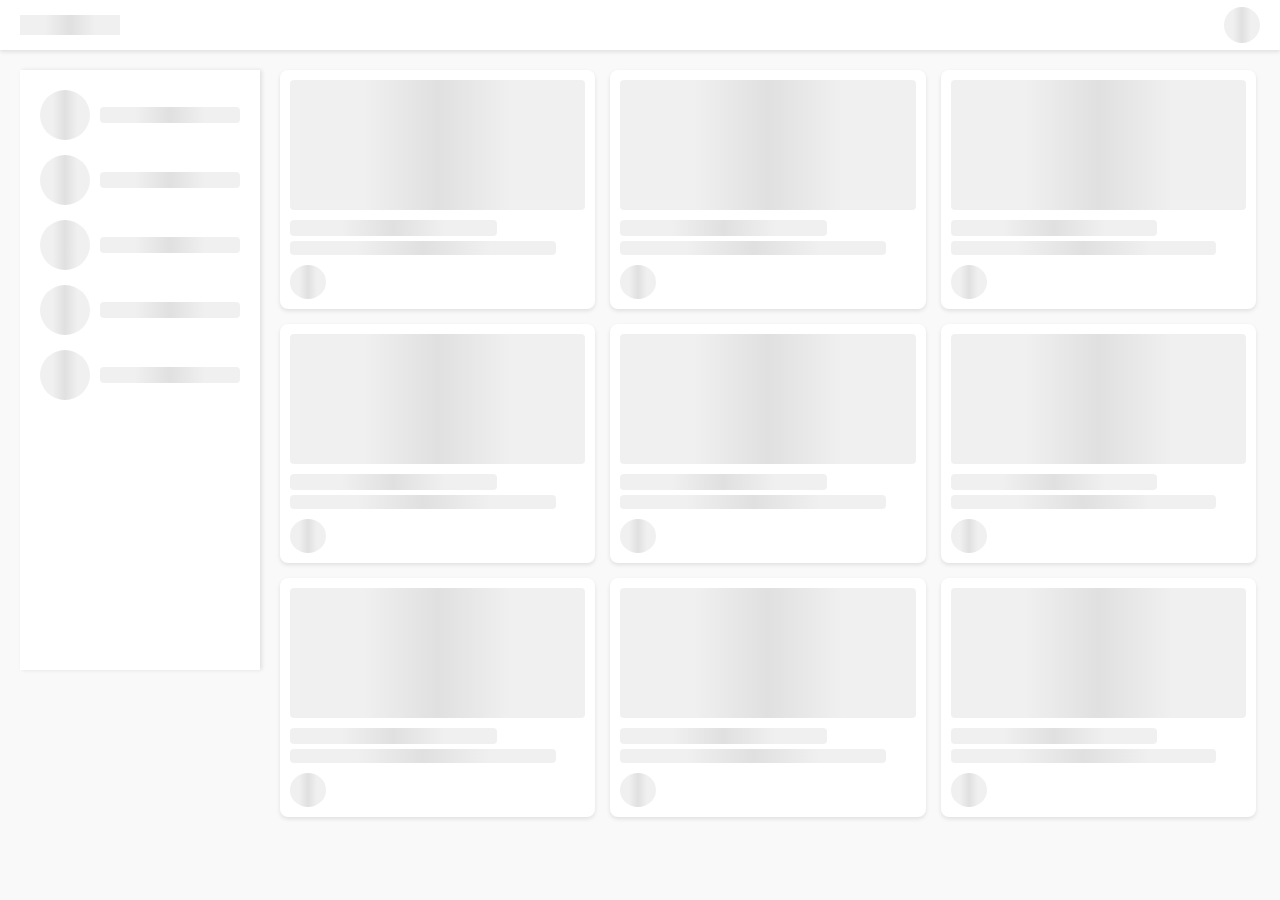
==== commit fc2c6dca: "changed file names for netlify" ====
--- a/index.html
+++ b/index.html
@@ -1,336 +1,130 @@
+
+
+
 <!DOCTYPE html>
 <html lang="en">
 <head>
     <meta charset="UTF-8">
     <meta name="viewport" content="width=device-width, initial-scale=1.0">
-    <link href="https://fonts.googleapis.com/icon?family=Material+Icons" rel="stylesheet">
-    <link rel="icon" href="https://www.youtube.com/s/desktop/eb0437e6/img/logos/favicon_144x144.png" sizes="144x144">
-    <link rel="stylesheet" href="style.css">
+    <link rel="stylesheet" href="skeleton.css">
     <title>Youtube</title>
 </head>
 <body>
+    <!-- Navbar -->
+    <nav class="navbar">
+        <div class="logo"></div>
+        <div class="nav-profile"></div>
+    </nav>
+    <div class="container">
+        <!-- Sidebar (Aside) -->
+        <aside class="sidebar">
+            <div class="sidebar-section">
+                <div class="sidebar-item">
+                    <div class="profile-pic"></div>
+                    <div class="profile-title"></div>
+                </div>
+                <div class="sidebar-item">
+                    <div class="profile-pic"></div>
+                    <div class="profile-title"></div>
+                </div>
+                <div class="sidebar-item">
+                    <div class="profile-pic"></div>
+                    <div class="profile-title"></div>
+                </div>
+                <div class="sidebar-item">
+                    <div class="profile-pic"></div>
+                    <div class="profile-title"></div>
+                </div>
+                <div class="sidebar-item">
+                    <div class="profile-pic"></div>
+                    <div class="profile-title"></div>
+                </div>
+            </div>
+        </aside>
+        <!-- Main Content -->
+        <div class="content">
+            <div class="row">
+                <div class="box">
+                    <div class="box-thumbnail"></div>
+                    <div class="box-info">
+                        <div class="box-title"></div>
+                        <div class="box-description"></div>
+                    </div>
+                    <div class="box-profile"></div>
+                </div>
+                <div class="box">
+                    <div class="box-thumbnail"></div>
+                    <div class="box-info">
+                        <div class="box-title"></div>
+                        <div class="box-description"></div>
+                    </div>
+                    <div class="box-profile"></div>
+                </div>
+                <div class="box">
+                    <div class="box-thumbnail"></div>
+                    <div class="box-info">
+                        <div class="box-title"></div>
+                        <div class="box-description"></div>
+                    </div>
+                    <div class="box-profile"></div>
+                </div>
+                <div class="box">
+                    <div class="box-thumbnail"></div>
+                    <div class="box-info">
+                        <div class="box-title"></div>
+                        <div class="box-description"></div>
+                    </div>
+                    <div class="box-profile"></div>
+                </div>
+                <div class="box">
+                    <div class="box-thumbnail"></div>
+                    <div class="box-info">
+                        <div class="box-title"></div>
+                        <div class="box-description"></div>
+                    </div>
+                    <div class="box-profile"></div>
+                </div>
+                <div class="box">
+                    <div class="box-thumbnail"></div>
+                    <div class="box-info">
+                        <div class="box-title"></div>
+                        <div class="box-description"></div>
+                    </div>
+                    <div class="box-profile"></div>
+                </div>
+                <div class="box">
+                    <div class="box-thumbnail"></div>
+                    <div class="box-info">
+                        <div class="box-title"></div>
+                        <div class="box-description"></div>
+                    </div>
+                    <div class="box-profile"></div>
+                </div>
+                <div class="box">
+                    <div class="box-thumbnail"></div>
+                    <div class="box-info">
+                        <div class="box-title"></div>
+                        <div class="box-description"></div>
+                    </div>
+                    <div class="box-profile"></div>
+                </div>
+                <div class="box">
+                    <div class="box-thumbnail"></div>
+                    <div class="box-info">
+                        <div class="box-title"></div>
+                        <div class="box-description"></div>
+                    </div>
+                    <div class="box-profile"></div>
+                </div>
+            </div>
+        </div>
+    </div>
+    <script src="mode.js"></script>
+</body>
+</html>
 
 
 
 
 
 
-
-
-
-    <div class="navbar">
-        <div class="logo">
-            <i id ="top" class="material-icons">view_headline</i>
-            <img src="https://www.vectorlogo.zone/logos/youtube/youtube-ar21.svg" alt="">
-            <span id="country-code" class="country-code">ZA</span>
-          
-        </div>
-        <div class="searchbar">
-            <form class="search">
-                <input type="text" placeholder="Search">
-                <button><i class="material-icons">search</i></button>
-            </form>
-            <i class="material-icons">keyboard_voice</i>
-        </div>
-
-
-        <div class="toggle-switch">
-          <input type="checkbox" id="dark-mode-switch" onchange="toggleDarkMode()">
-          <label for="dark-mode-switch" class="switch-label">
-              <span class="switch-button"></span>
-          </label>
-      </div>
-      
-
-      <button class="create-button">
-        <svg xmlns="http://www.w3.org/2000/svg" x="0px" y="0px" width="24" height="24" viewBox="0 0 24 24">
-          <path fill-rule="evenodd" d="M 11 2 L 11 11 L 2 11 L 2 13 L 11 13 L 11 22 L 13 22 L 13 13 L 22 13 L 22 11 L 13 11 L 13 2 Z"></path>
-        </svg>
-        <span>Create</span>
-      </button>
-      
-            <i class="material-icons">notifications</i>
-            <img src="/Assets/Thumbnails/19.jpeg" alt="Zaio" class="profile-image"/>
-        </div>
-    </div>
-    <div class="mainbody">
-        <div class="categories">
-            <div class="category-section">
-                <span class="category active">
-                    <i class="material-icons">home</i>
-                    Home
-                </span>
-                <span class="category">
-                  <svg xmlns="http://www.w3.org/2000/svg" x="0px" y="0px" width="24" height="24" viewBox="0,0,256,256">
-                    <g fill="#606060" fill-rule="nonzero" stroke="none" stroke-width="1" stroke-linecap="butt" stroke-linejoin="miter" stroke-miterlimit="10" stroke-dasharray="" stroke-dashoffset="0" font-family="none" font-weight="none" font-size="none" text-anchor="none" style="mix-blend-mode: normal">
-                      <g transform="scale(10.66667,10.66667)">
-                        <path d="M15.88672,1c-0.91259,0 -1.80903,0.22864 -2.59961,0.65625l-7.7207,4.06445v-0.00195c-1.80265,0.94645 -2.92969,2.81353 -2.92969,4.84766c0,1.3451 0.58584,2.51599 1.41016,3.48047c-0.83077,0.97472 -1.41016,2.14901 -1.41016,3.47461c0,3.01119 2.4651,5.47852 5.47656,5.47852c0.91711,0 1.81548,-0.2269 2.60352,-0.6582l7.57617,-3.98828l-0.0332,0.01563c1.89194,-0.90916 3.10352,-2.83724 3.10352,-4.93555c0,-1.3451 -0.58584,-2.51599 -1.41016,-3.48047c0.83077,-0.97473 1.41016,-2.14901 1.41016,-3.47461c0,-3.01119 -2.4651,-5.47852 -5.47656,-5.47852zM15.88672,3c1.92654,0 3.47656,1.55171 3.47656,3.47852c0,1.07146 -0.47433,2.04371 -1.2832,2.69922l-0.95898,0.77734l0.95898,0.77734c0.79153,0.64098 1.2832,1.61207 1.2832,2.70117c0,1.3217 -0.77864,2.55997 -1.9707,3.13281l-0.01562,0.00781l-7.61328,4.00977l-0.00586,0.00391c-0.47996,0.26271 -1.06164,0.41211 -1.64453,0.41211c-1.92654,0 -3.47656,-1.5517 -3.47656,-3.47852c0,-1.07146 0.47433,-2.04371 1.2832,-2.69922l0.95898,-0.77734l-0.95898,-0.77734c-0.79153,-0.64098 -1.2832,-1.61207 -1.2832,-2.70117c0,-1.29987 0.70603,-2.47062 1.85938,-3.07617h0.00195l7.73438,-4.07227l0.00586,-0.00391c0.49097,-0.2658 1.07167,-0.41406 1.64844,-0.41406zM10,9v6l5,-3z"></path>
-                      </g>
-                    </g>
-                  </svg>
-                  <span class="label">Shorts</span>
-                </span>
-                
-                </span>
-                <span class="category">
-                    <i class="material-icons">subscriptions</i>
-                    Subscriptions
-                </span>
-            </div>
-            <div class="category-section">
-                <span class="category">
-                    <i class="material-icons">video_library</i>
-                    Library
-                </span>
-                <span class="category">
-                    <i class="material-icons">history</i>
-                    History
-                </span>
-                <span class="category">
-                    <i class="material-icons">video_label</i>
-                    Your videos
-                </span>
-                <span class="category">
-                    <i class="material-icons">watch_later</i>
-                    Watch later
-                </span>
-                <span class="category">
-                    <i class="material-icons">expand_more</i>
-                    Show more
-                </span>
-            </div>
-            <div class="category-section">
-              <p class="category_heading">SUBSCRIPTIONS</p>
-              <span class="category">
-                  <img src="./Assets/Thumbnails/small pics/1.jpeg" alt="MrWhoseTheboss" class="profile-image"/>
-                  MrWhoseTheboss
-              </span>
-              <span class="category">
-                  <img src="/Assets/Thumbnails/small pics/2.jpeg" alt="Corridow Crew" class="profile-image"/>
-                  Corridow Crew
-              </span>
-              <span class="category">
-                  <img src="./Assets/Thumbnails/small pics/3.jpeg" alt="Dude Perfect" class="profile-image"/>
-                  Dude Perfect
-              </span>
-              <span class="category">
-                  <img src="./Assets/Thumbnails/small pics/6.jpeg" alt="MacG" class="profile-image"/>
-                  MacG
-              </span>
-              <span class="category">
-                  <img src="./Assets/Thumbnails/48.jpeg" alt="Marques Brownlee" class="profile-image"/>
-Marques Brownlee
-
-              </span>
-              
-            </div>
-            <div class="category-section">
-                <span class="category">
-                    <i class="material-icons">settings</i>
-                    Settings
-                </span>
-                <span class="category">
-                    <i class="material-icons">history</i>
-                    Report History
-                </span>
-                <span class="category">
-                    <i class="material-icons">help</i>
-                    Help
-                </span>
-                <span class="category">
-                    <i class="material-icons">feedback</i>
-                    Send Feedback
-                </span>
-            </div>
-            <div class="cagories-footer">
-                <div class="footer-section">
-                    <span>About</span>
-                    <span>Press</span>
-                    <span>Copyright</span>
-                    <span>Contact Us</span>
-                    <span>Creator</span>
-                    <span>Advertise</span>
-                    <span>Developers</span>
-                </div>
-                <div class="footer-section">
-                    <span>Terms</span>
-                    <span>Privacy</span>
-                    <span>Policy & Safety</span>
-                    <span>How YouTube works</span>
-                    <span>Test new features</span>
-                </div>
-                <span class="copyright">&copy; 2025  YouTube Clone</span>
-            </div>
-        </div>
-        <div class="videos">
-          <div class="video-grid">
-            <div class="quicksearch">
-              <span class="category">All</span>
-              <span class="category">Books</span>
-              <span class="category">Food</span>
-              <span class="category">Science</span>
-              <span class="category">Fitness</span>
-              <span class="category">Fashion</span>
-              <span class="category">Art</span>
-              <span class="category">Nature</span>
-              <span class="category">History</span>
-              <span class="category">Travel</span>
-              <span class="category">Technology</span>
-              <span class="category">Health</span>
-             
-          </div>
-          
-              <div class="video">
-                  <div class="thumbnail">
-                      <img src="/Assets/Thumbnails/15.jpeg" alt="">
-                  </div>
-                  <div class="details">
-                      <div class="profile">
-                          <img src="./Assets/Thumbnails/13.jpeg" alt="">
-                      </div>
-                      <div class="video-details">
-                          <p>Samsung reaction, iPhone 16e</p>
-                          <div class="posted-by">
-                              <span>SAMTIME <i class="material-icons">check_circle</i></span>
-                              <div class="views-date">
-                                  <span>84k Views</span>
-                                  <span>.</span>
-                                  <span>12 hours ago</span>
-                              </div>
-                          </div>
-                      </div>
-                  </div>
-              </div>
-              <div class="video">
-                  <div class="thumbnail">
-                      <img src="/Assets/Thumbnails/27.png" alt="">
-                  </div>
-                  <div class="details">
-                      <div class="profile">
-                          <img src="/Assets/Thumbnails/48.jpeg" alt="">
-                      </div>
-                      <div class="video-details">
-                          <p>iPhone 16e Review: Cheap?</p>
-                          <div class="posted-by">
-                              <span>Marques Brownlee <i class="material-icons">check_circle</i></span>
-                              <div class="views-date">
-                                  <span>84k Views</span>
-                                  <span>.</span>
-                                  <span>12 hours ago</span>
-                              </div>
-                          </div>
-                      </div>
-                  </div>
-              </div>
-              <div class="video">
-                  <div class="thumbnail">
-                      <img src="/Assets/Thumbnails/39.jpeg" alt="">
-                  </div>
-                  <div class="details">
-                      <div class="profile">
-                          <img src="./Assets/Thumbnails/40.jpeg" alt="">
-                      </div>
-                      <div class="video-details">
-                          <p>I Drove My Svr On The Desert</p>
-                          <div class="posted-by">
-                              <span>Mat Armstrong <i class="material-icons">check_circle</i></span>
-                              <div class="views-date">
-                                  <span>901k Views</span>
-                                  <span>.</span>
-                                  <span>15 hours ago</span>
-                              </div>
-                          </div>
-                      </div>
-                  </div>
-              </div>
-              <div class="video">
-                  <div class="thumbnail">
-                      <img src="/Assets/Thumbnails/21.jpeg" alt="">
-                  </div>
-                  <div class="details">
-                      <div class="profile">
-                          <img src="./Assets/Thumbnails/22.jpeg" alt="">
-                      </div>
-                      <div class="video-details">
-                          <p>Debunking Fake Videos</p>
-                          <div class="posted-by">
-                              <span>Wanderlust Diaries <i class="material-icons">check_circle</i></span>
-                              <div class="views-date">
-                                  <span>120k Views</span>
-                                  <span>.</span>
-                                  <span>1 day ago</span>
-                              </div>
-                          </div>
-                      </div>
-                  </div>
-              </div>
-              <div class="video">
-                  <div class="thumbnail">
-                      <img src="/Assets/Thumbnails/19.jpeg" alt="">
-                  </div>
-                  <div class="details">
-                      <div class="profile">
-                          <img src="./Assets/Thumbnails/20.jpeg" alt="">
-                      </div>
-                      <div class="video-details">
-                          <p>Sa Hiphop Beef</p>
-                          <div class="posted-by">
-                              <span>Mzansi Insider</span>
-                              <div class="views-date">
-                                  <span>75k Views</span>
-                                  <span>.</span>
-                                  <span>3 days ago</span>
-                              </div>
-                          </div>
-                      </div>
-                  </div>
-              </div>
-              <div class="video">
-                  <div class="thumbnail">
-                      <img src="/Assets/Thumbnails/17.jpeg" alt="">
-                  </div>
-                  <div class="details">
-                      <div class="profile">
-                          <img src="/Assets/Thumbnails/23.jpeg" alt="">
-                      </div>
-                      <div class="video-details">
-                          <p>Music Vid by Gunner</p>
-                          <div class="posted-by">
-                              <span>Gunner</span>
-                              <div class="views-date">
-                                  <span>150k Views</span>
-                                  <span>.</span>
-                                  <span>1 day ago</span>
-                              </div>
-                          </div>
-                      </div>
-                  </div>
-              </div>
-              <div class="video">
-                  <div class="thumbnail">
-                      <img src="/Assets/Thumbnails/37.jpeg" alt="">
-                  </div>
-                  <div class="details">
-                      <div class="profile">
-                          <img src="/Assets/Thumbnails/38.jpeg" alt="">
-                      </div>
-                      <div class="video-details">
-                          <p>Reaction by No Life Shaq: J Cole is Back</p>
-                          <div class="posted-by">
-                              <span>No Life Shaq</span>
-                              <div class="views-date">
-                                  <span>200k Views</span>
-                                  <span>.</span>
-                                  <span>2 days ago</span>
-                              </div>
-                          </div>
-                      </div>
-                  </div>
-              </div>
-          </div>
-      </div>
-      <script src="mode.js"></script>
-      </body>
-      </html>
-     
-      
--- a/skeleton.css
+++ b/skeleton.css
@@ -0,0 +1,170 @@
+/* General reset */
+* {
+    margin: 0;
+    padding: 0;
+    box-sizing: border-box;
+}
+
+body {
+    font-family: 'Roboto', sans-serif;
+    background: #f9f9f9;
+    display: flex;
+    flex-direction: column;
+    height: 100vh;
+}
+
+/* Navbar */
+.navbar {
+    height: 50px;
+    background: #ffffff;
+    display: flex;
+    justify-content: space-between;
+    align-items: center;
+    padding: 0 20px;
+    box-shadow: 0 2px 4px rgba(0, 0, 0, 0.1);
+}
+
+.navbar .logo {
+    width: 100px;
+    height: 20px;
+    background: linear-gradient(90deg, #f0f0f0 25%, #e0e0e0 50%, #f0f0f0 75%);
+    animation: shimmer 3s infinite;
+}
+
+.navbar .nav-profile {
+    width: 36px;
+    height: 36px;
+    border-radius: 50%;
+    background: linear-gradient(90deg, #f0f0f0 25%, #e0e0e0 50%, #f0f0f0 75%);
+    animation: shimmer 3s infinite;
+}
+
+/* Container */
+.container {
+    display: flex;
+    flex: 1;
+    gap: 20px;
+    padding: 20px;
+}
+
+/* Sidebar */
+.sidebar {
+    width: 240px;
+    height: 600px;
+    background: #ffffff;
+    display: flex;
+    flex-direction: column;
+    gap: 20px;
+    padding: 20px;
+    box-shadow: 2px 0 4px rgba(0, 0, 0, 0.1);
+}
+
+.sidebar-section {
+    display: flex;
+    flex-direction: column;
+    gap: 15px;
+}
+
+.sidebar-item {
+    display: flex;
+    align-items: center;
+    gap: 10px;
+}
+
+.profile-pic {
+    width: 50px;
+    height: 50px;
+    border-radius: 50%;
+    background: linear-gradient(90deg, #f0f0f0 25%, #e0e0e0 50%, #f0f0f0 75%);
+    animation: shimmer 3s infinite;
+}
+
+.profile-title {
+    flex: 1;
+    height: 16px;
+    background: linear-gradient(90deg, #f0f0f0 25%, #e0e0e0 50%, #f0f0f0 75%);
+    animation: shimmer 3s infinite;
+    border-radius: 4px;
+}
+
+/* Main Content */
+/* Main Content */
+.content {
+    flex: 1;
+    display: flex;
+    flex-wrap: wrap; /* Ensures rows wrap dynamically */
+    gap: 15px; /* Space between boxes */
+    justify-content: flex-start; /* Aligns boxes to the left */
+    align-content: flex-start; /* Stacks rows at the top */
+}
+
+.row {
+    display: flex;
+    flex-wrap: wrap; /* Allows dynamic wrapping of rows */
+    gap: 15px;
+    width: 100%; /* Ensures full width for rows */
+}
+
+/* Dynamic Box */
+.box {
+    flex: 1 1 calc(25% - 20px); /* Adjust width dynamically to fit 4 boxes in one row */
+    max-width: 315.29px; /* Keeps box width consistent */
+    min-width: 250px; /* Ensures a minimum size for smaller screens */
+    height: 239px; /* Keeps height consistent */
+    background: #ffffff;
+    border-radius: 8px;
+    padding: 10px;
+    display: flex;
+    flex-direction: column;
+    gap: 10px;
+    box-shadow: 0 2px 4px rgba(0, 0, 0, 0.1);
+}
+
+.box-thumbnail {
+    width: 100%;
+    height: 140px; /* Thumbnail height */
+    background: linear-gradient(90deg, #f0f0f0 25%, #e0e0e0 50%, #f0f0f0 75%);
+    animation: shimmer 3s infinite;
+    border-radius: 4px;
+}
+
+.box-info {
+    display: flex;
+    flex-direction: column;
+    gap: 5px;
+    flex: 1;
+}
+
+.box-title {
+    height: 16px;
+    width: 70%;
+    background: linear-gradient(90deg, #f0f0f0 25%, #e0e0e0 50%, #f0f0f0 75%);
+    animation: shimmer 3s infinite;
+    border-radius: 4px;
+}
+
+.box-description {
+    height: 14px;
+    width: 90%;
+    background: linear-gradient(90deg, #f0f0f0 25%, #e0e0e0 50%, #f0f0f0 75%);
+    animation: shimmer 3s infinite;
+    border-radius: 4px;
+}
+
+.box-profile {
+    width: 36px;
+    height: 36px;
+    border-radius: 50%;
+    background: linear-gradient(90deg, #f0f0f0 25%, #e0e0e0 50%, #f0f0f0 75%);
+    animation: shimmer 3s infinite;
+}
+
+/* Shimmer Animation */
+@keyframes shimmer {
+    0% {
+        background-position: -200% 0;
+    }
+    100% {
+        background-position: 200% 0;
+    }
+}
